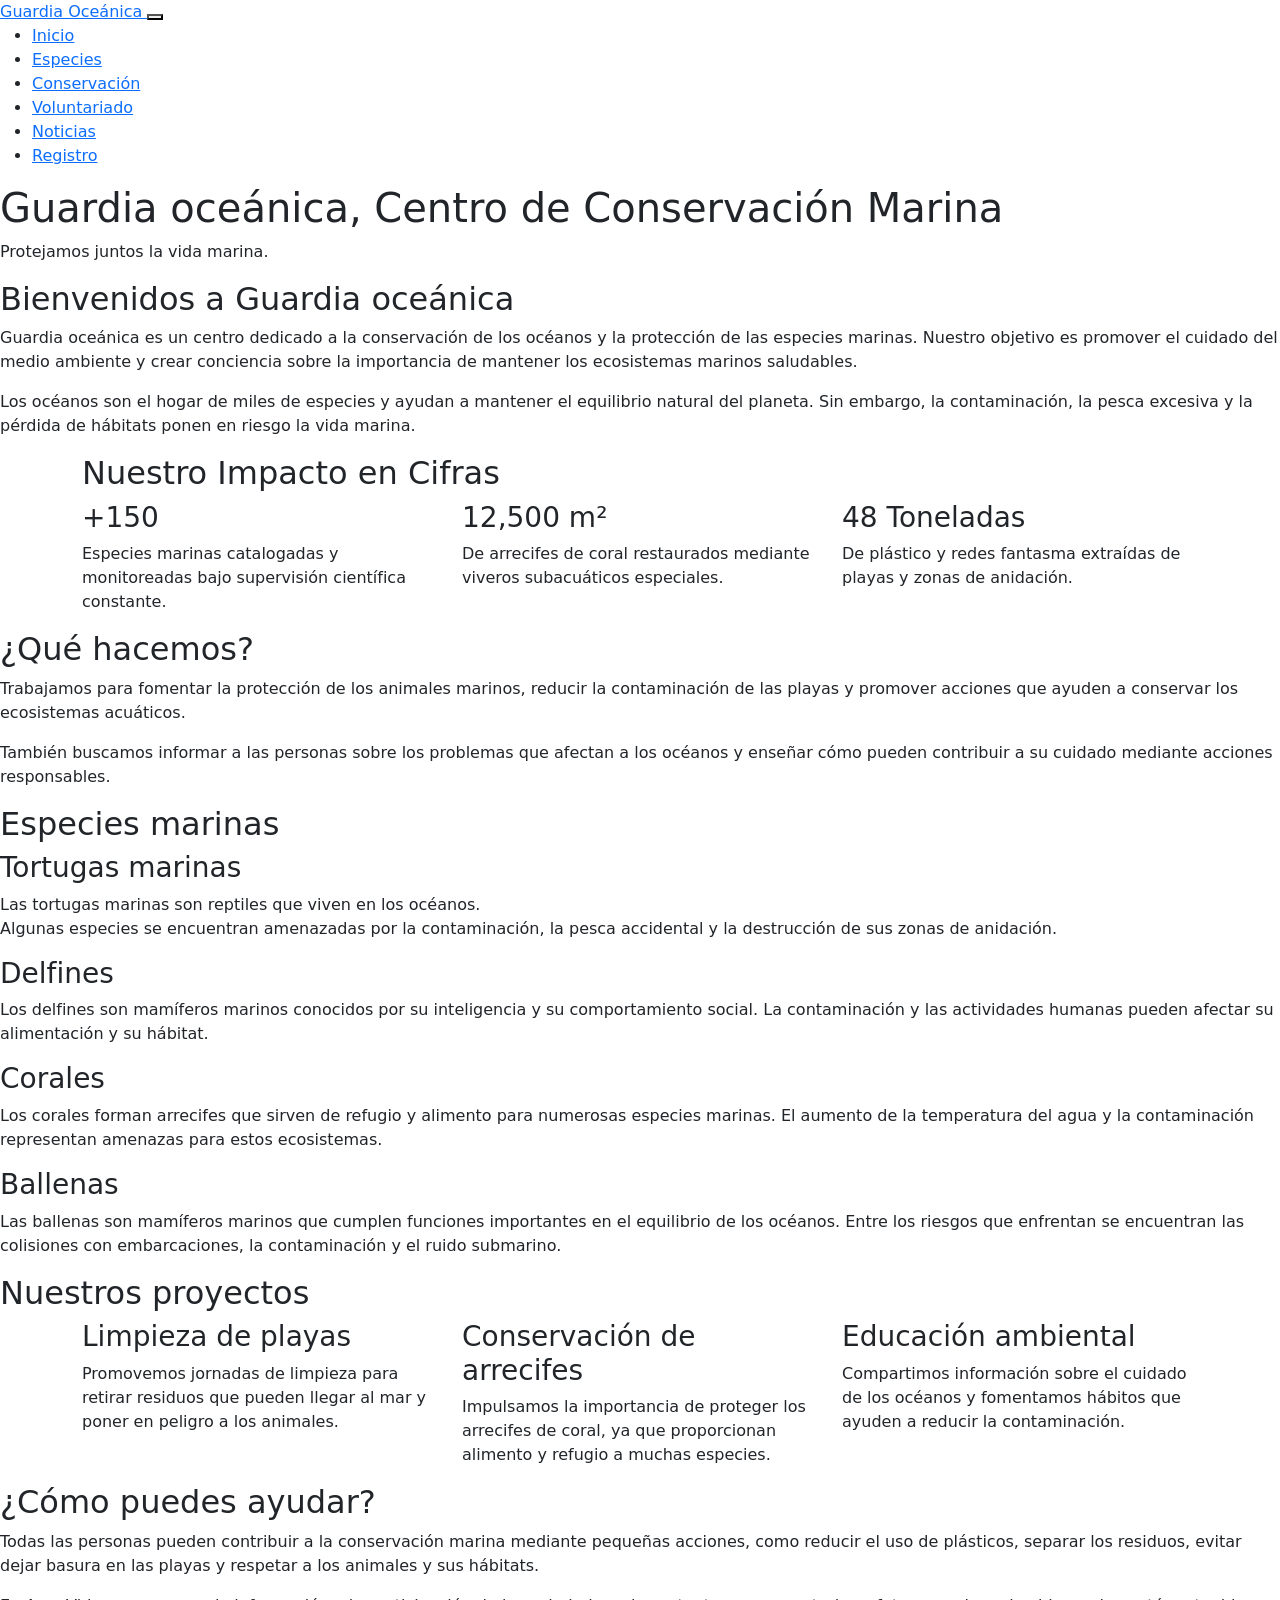
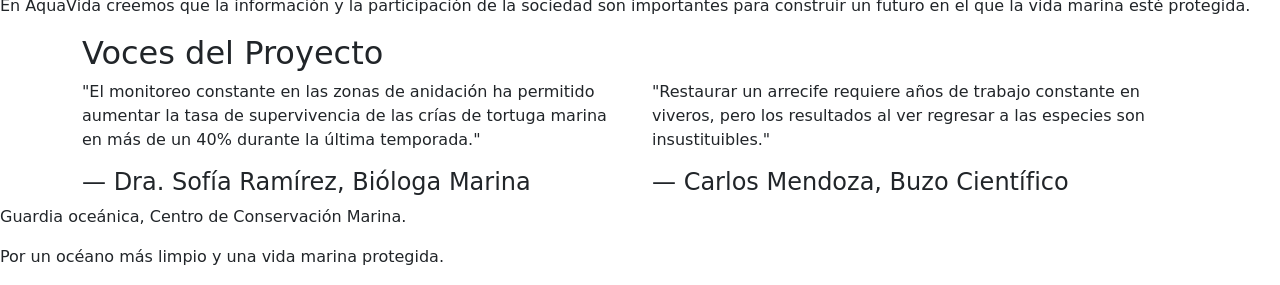
==== index.html @ fd7225d6 "se agregaron las imágenes faltantes, se le dio estilos a la pagina de contacto y se agregaron los ht" ====
<!doctype html>
<html lang="es">
  <head>
    <title></title>
    <meta charset="UTF-8" />
    <meta name="viewport" content="width=device-width, initial-scale=1" />
    <link href="css/style1.css" rel="stylesheet" />
    <link href="https://cdn.jsdelivr.net/npm/bootstrap@5.3.8/dist/css/bootstrap.min.css" rel="stylesheet" />
  </head>
  <body>
    <nav class="barra-navegacion">
        <div class="contenedor-navegacion">
            <a class="enlace-marca-sitio" href="index.html">
                Guardia Oceánica
            </a>

            <button class="boton-abrir-menu" type="button" aria-label="Abrir menú de navegación">
                <span class="icono-menu-navegacion"></span>
            </button>

            <div class="contenedor-menu-navegacion" id="menuNavegacion">
                <ul class="lista-enlaces-navegacion">
                    <li class="elemento-lista-navegacion">
                        <a class="enlace-navegacion" href="index.html" aria-current="page">Inicio</a>
                    </li>
                    <li class="elemento-lista-navegacion">
                        <a class="enlace-navegacion" href="especies.html">Especies</a>
                    </li>
                    <li class="elemento-lista-navegacion">
                        <a class="enlace-navegacion" href="conservacion.html">Conservación</a>
                    </li>
                    <li class="elemento-lista-navegacion">
                        <a class="enlace-navegacion" href="voluntariado.html">Voluntariado</a>
                    </li>
                    <li class="elemento-lista-navegacion">
                        <a class="enlace-navegacion" href="noticias.html">Noticias</a>
                    </li>
                    <li class="elemento-lista-navegacion">
                        <a class="enlace-navegacion" href="contacto.html">Registro</a>
                    </li>
                </ul>
            </div>
        </div>
    </nav>

    <header>
      <h1>Guardia oceánica, Centro de Conservación Marina</h1>
      <p>Protejamos juntos la vida marina.</p>
    </header>

    <main>
        <section>
            <h2>Bienvenidos a Guardia oceánica</h2>
            <p>
                Guardia oceánica es un centro dedicado a la conservación de los océanos y la protección de las especies marinas. Nuestro objetivo es promover el cuidado del medio ambiente y crear conciencia sobre la importancia de mantener los ecosistemas marinos saludables.
            </p>
            <p>
                Los océanos son el hogar de miles de especies y ayudan a mantener el equilibrio natural del planeta. Sin embargo, la contaminación, la pesca excesiva y la pérdida de hábitats ponen en riesgo la vida marina.
            </p>
        </section>

        <section class="seccion-impacto">
            <div class="container">
                <h2 class="titulo-impacto">Nuestro Impacto en Cifras</h2>
                <div class="row">
                    <div class="col-12 col-md-6 col-lg-4">
                        <div class="tarjeta-cifra">
                            <h3 class="numero-cifra">+150</h3>
                            <p class="texto-cifra">
                                Especies marinas catalogadas y monitoreadas bajo supervisión científica constante.
                            </p>
                        </div>
                    </div>
                    <div class="col-12 col-md-6 col-lg-4">
                        <div class="tarjeta-cifra">
                            <h3 class="numero-cifra">12,500 m²</h3>
                            <p class="texto-cifra">
                                De arrecifes de coral restaurados mediante viveros subacuáticos especiales.
                            </p>
                        </div>
                    </div>
                    <div class="col-12 col-md-6 col-lg-4">
                        <div class="tarjeta-cifra">
                            <h3 class="numero-cifra">48 Toneladas</h3>
                            <p class="texto-cifra">
                                De plástico y redes fantasma extraídas de playas y zonas de anidación.
                            </p>
                        </div>
                    </div>
                </div>
            </div>
        </section>

        <section>
            <h2>¿Qué hacemos?</h2>
            <p>
                Trabajamos para fomentar la protección de los animales marinos, reducir la contaminación de las playas y promover acciones que ayuden a conservar los ecosistemas acuáticos.
            </p>
            <p>
                También buscamos informar a las personas sobre los problemas que afectan a los océanos y enseñar cómo pueden contribuir a su cuidado mediante acciones responsables.
            </p>
        </section>

        <section>
            <h2>Especies marinas</h2>
            <h3>Tortugas marinas</h3>
            <p>
                Las tortugas marinas son reptiles que viven en los océanos.<br>Algunas especies se encuentran amenazadas por la contaminación, la pesca accidental y la destrucción de sus zonas de anidación.
            </p>
            <h3>Delfines</h3>
            <p>
                Los delfines son mamíferos marinos conocidos por su inteligencia y su comportamiento social. La contaminación y las actividades humanas pueden afectar su alimentación y su hábitat.
            </p>
            <h3>Corales</h3>
            <p>
                Los corales forman arrecifes que sirven de refugio y alimento para numerosas especies marinas. El aumento de la temperatura del agua y la contaminación representan amenazas para estos ecosistemas.
            </p>
            <h3>Ballenas</h3>
            <p>
                Las ballenas son mamíferos marinos que cumplen funciones importantes en el equilibrio de los océanos. Entre los riesgos que enfrentan se encuentran las colisiones con embarcaciones, la contaminación y el ruido submarino.
            </p>
        </section>

        <section>
            <h2>Nuestros proyectos</h2>
            <div class="container">
                <div class="row">
                    <div class="col-12 col-md-6 col-lg-4">
                        <h3>Limpieza de playas</h3>
                        <p>
                            Promovemos jornadas de limpieza para retirar residuos que pueden llegar al mar y poner en peligro a los animales.
                        </p>
                    </div>
                    <div class="col-12 col-md-6 col-lg-4">
                        <h3>Conservación de arrecifes</h3>
                        <p>
                            Impulsamos la importancia de proteger los arrecifes de coral, ya que proporcionan alimento y refugio a muchas especies.
                        </p>
                    </div>
                    <div class="col-12 col-md-6 col-lg-4">
                        <h3>Educación ambiental</h3>
                        <p>
                            Compartimos información sobre el cuidado de los océanos y fomentamos hábitos que ayuden a reducir la contaminación.
                        </p>
                    </div>
                </div>
            </div>
        </section>

        <section>
            <h2>¿Cómo puedes ayudar?</h2>
            <p>
                Todas las personas pueden contribuir a la conservación marina mediante pequeñas acciones, como reducir el uso de plásticos, separar los residuos, evitar dejar basura en las playas y respetar a los animales y sus hábitats.
            </p>
            <p>
                En AquaVida creemos que la información y la participación de la sociedad son importantes para construir un futuro en el que la vida marina esté protegida.
            </p>
        </section>

        <section class="seccion-testimonios">
            <div class="container">
                <h2 class="titulo-testimonios">Voces del Proyecto</h2>
                <div class="row">
                    <div class="col-12 col-md-6">
                        <div class="tarjeta-testimonio">
                            <p class="texto-testimonio">
                                "El monitoreo constante en las zonas de anidación ha permitido aumentar la tasa de supervivencia de las crías de tortuga marina en más de un 40% durante la última temporada."
                            </p>
                            <h4 class="autor-testimonio">— Dra. Sofía Ramírez, Bióloga Marina</h4>
                        </div>
                    </div>
                    <div class="col-12 col-md-6">
                        <div class="tarjeta-testimonio">
                            <p class="texto-testimonio">
                                "Restaurar un arrecife requiere años de trabajo constante en viveros, pero los resultados al ver regresar a las especies son insustituibles."
                            </p>
                            <h4 class="autor-testimonio">— Carlos Mendoza, Buzo Científico</h4>
                        </div>
                    </div>
                </div>
            </div>
        </section>
    </main>

    <footer>
      <p>
        Guardia oceánica, Centro de Conservación Marina.
      </p>
      <p>
        Por un océano más limpio y una vida marina protegida.
      </p>
    </footer>
  </body>
</html>
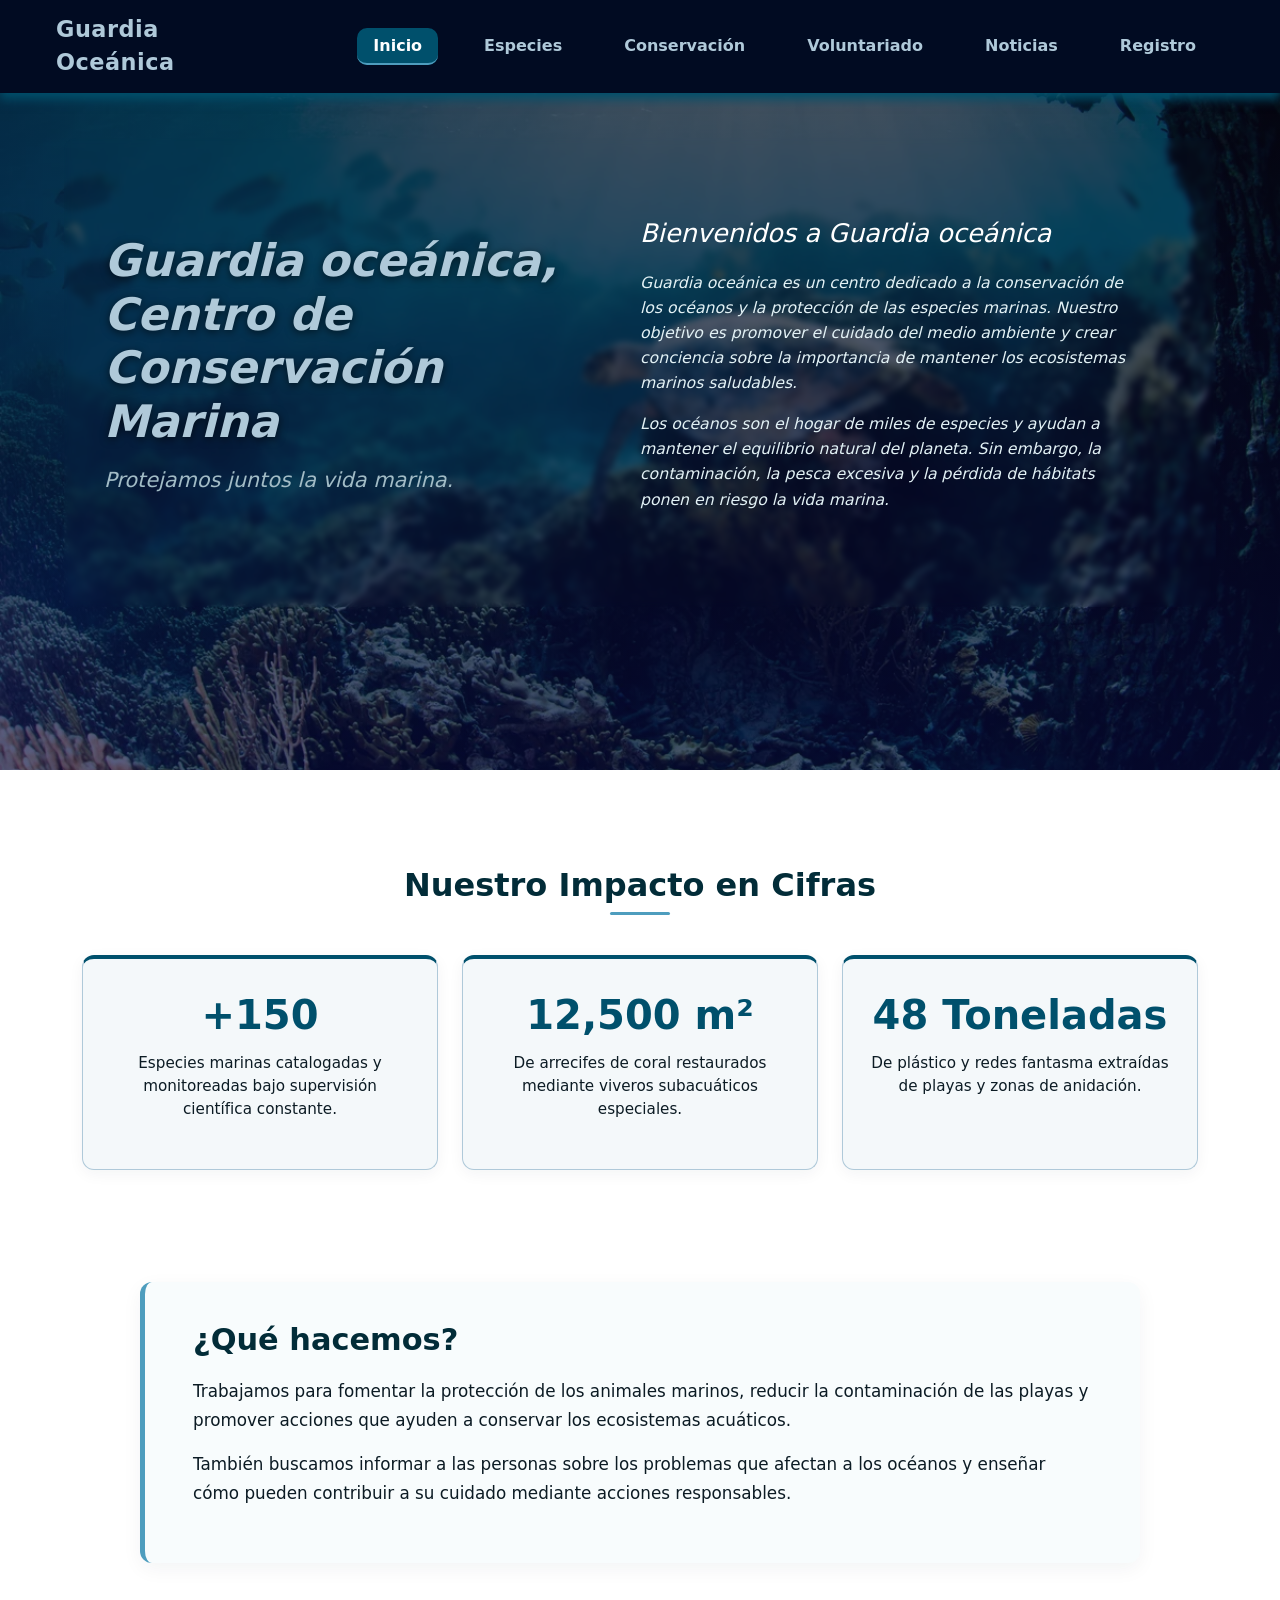
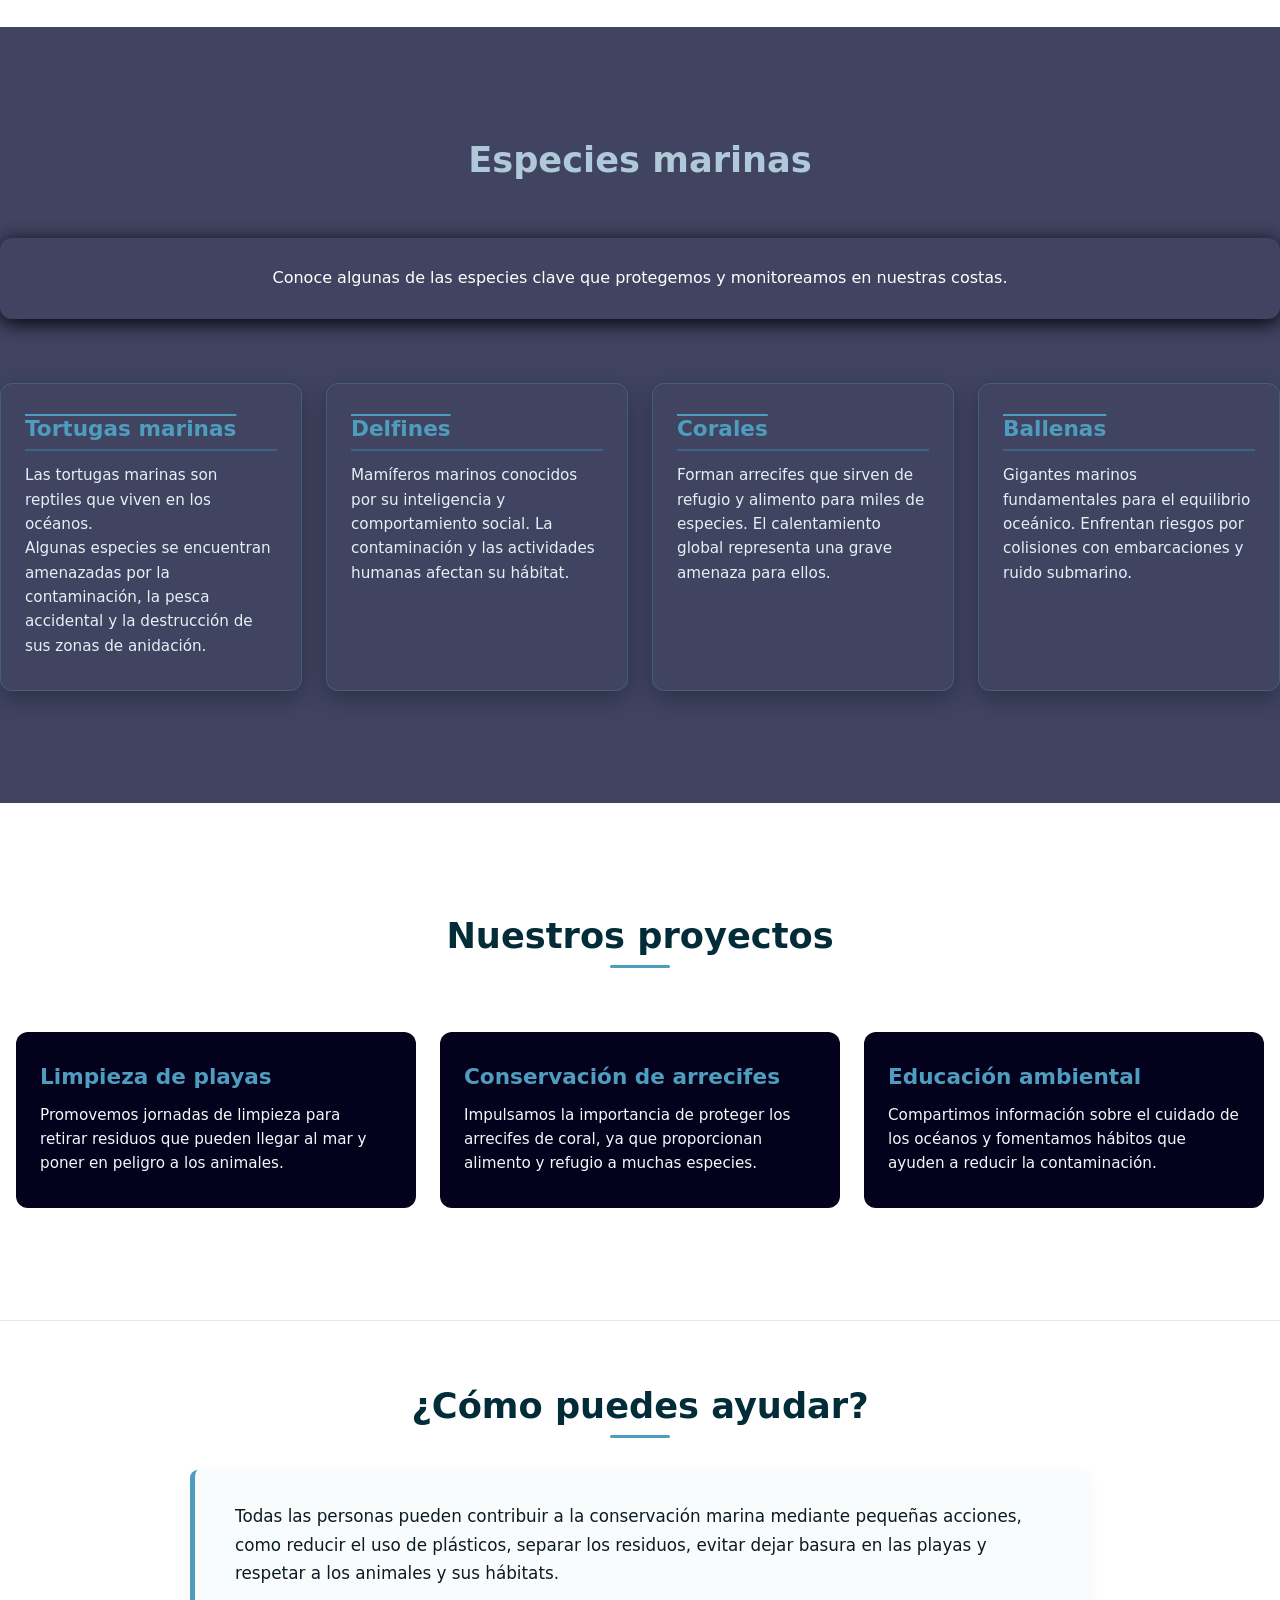
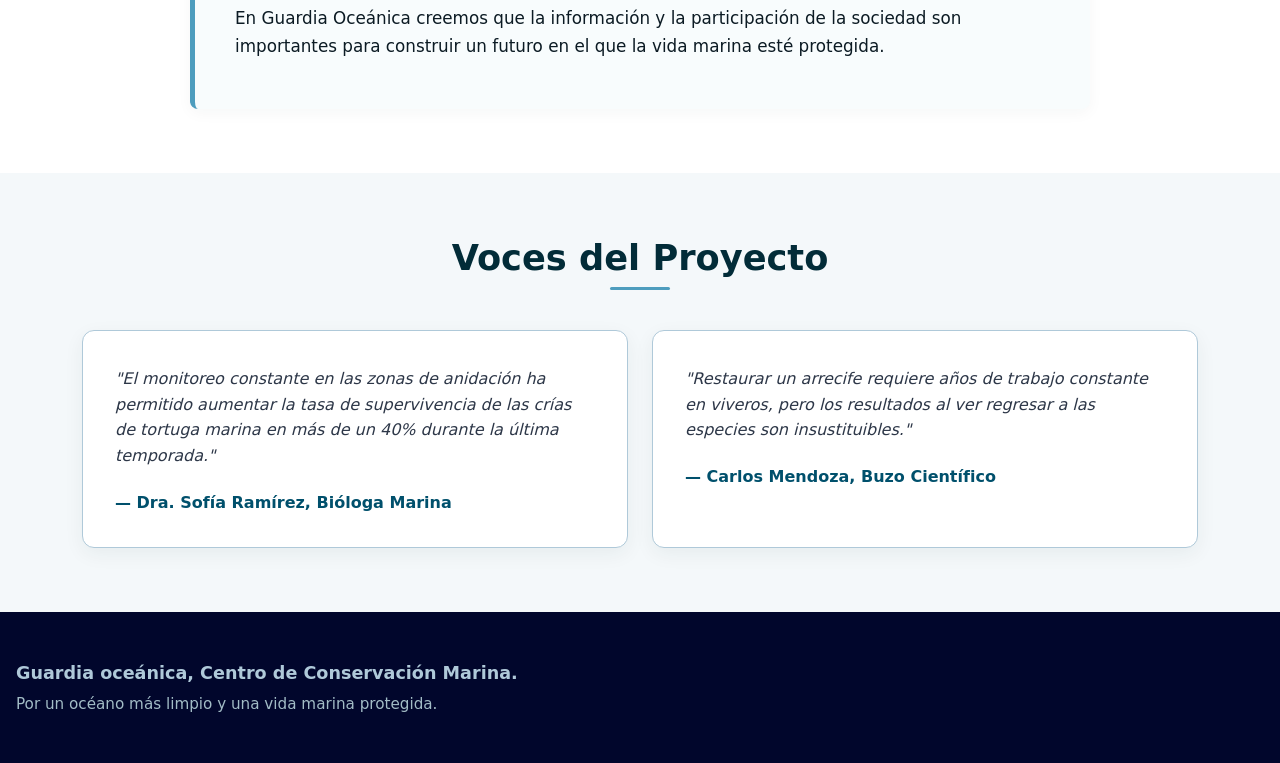
==== commit aee7bcc4: "se termino el diseño de index.html - Implementación de barra de navegación superior - Diseño de cabe" ====
--- a/index.html
+++ b/index.html
@@ -8,57 +8,60 @@
     <link href="https://cdn.jsdelivr.net/npm/bootstrap@5.3.8/dist/css/bootstrap.min.css" rel="stylesheet" />
   </head>
   <body>
-    <nav class="barra-navegacion">
-        <div class="contenedor-navegacion">
-            <a class="enlace-marca-sitio" href="index.html">
-                Guardia Oceánica
-            </a>
-
-            <button class="boton-abrir-menu" type="button" aria-label="Abrir menú de navegación">
-                <span class="icono-menu-navegacion"></span>
-            </button>
-
-            <div class="contenedor-menu-navegacion" id="menuNavegacion">
-                <ul class="lista-enlaces-navegacion">
-                    <li class="elemento-lista-navegacion">
-                        <a class="enlace-navegacion" href="index.html" aria-current="page">Inicio</a>
-                    </li>
-                    <li class="elemento-lista-navegacion">
-                        <a class="enlace-navegacion" href="especies.html">Especies</a>
-                    </li>
-                    <li class="elemento-lista-navegacion">
-                        <a class="enlace-navegacion" href="conservacion.html">Conservación</a>
-                    </li>
-                    <li class="elemento-lista-navegacion">
-                        <a class="enlace-navegacion" href="voluntariado.html">Voluntariado</a>
-                    </li>
-                    <li class="elemento-lista-navegacion">
-                        <a class="enlace-navegacion" href="noticias.html">Noticias</a>
-                    </li>
-                    <li class="elemento-lista-navegacion">
-                        <a class="enlace-navegacion" href="contacto.html">Registro</a>
-                    </li>
-                </ul>
+    <div class="fondo-inicio">
+        <nav class="barra-navegacion">
+            <div class="contenedor-navegacion">
+                <a class="nombre-sitio" href="index.html">
+                    Guardia Oceánica
+                </a>
+
+                <button class="boton-abrir-menu" type="button" aria-label="Abrir menú de navegación">
+                    <span class="icono-menu-navegacion"></span>
+                </button>
+
+                <div class="contenedor-menu-navegacion" id="menuNavegacion">
+                    <ul class="lista-menu">
+                        <li class="elemento-menu">
+                            <a class="enlace-navegacion" href="index.html" aria-current="page">Inicio</a>
+                        </li>
+                        <li class="elemento-menu">
+                            <a class="enlace-navegacion" href="especies.html">Especies</a>
+                        </li>
+                        <li class="elemento-menu">
+                            <a class="enlace-navegacion" href="conservacion.html">Conservación</a>
+                        </li>
+                        <li class="elemento-menu">
+                            <a class="enlace-navegacion" href="voluntariado.html">Voluntariado</a>
+                        </li>
+                        <li class="elemento-menu">
+                            <a class="enlace-navegacion" href="noticias.html">Noticias</a>
+                        </li>
+                        <li class="elemento-menu">
+                            <a class="enlace-navegacion" href="contacto.html">Registro</a>
+                        </li>
+                    </ul>
+                </div>
+            </div>
+        </nav>
+
+        <div class="titulo-2columnas">
+            <div class="titulo1">
+                <h1>Guardia oceánica, Centro de Conservación Marina</h1>
+                <p>Protejamos juntos la vida marina.</p>
+            </div>
+            <div class="titulo-texto">
+                <h2>Bienvenidos a Guardia oceánica</h2>
+                <p>
+                    Guardia oceánica es un centro dedicado a la conservación de los océanos y la protección de las especies marinas. Nuestro objetivo es promover el cuidado del medio ambiente y crear conciencia sobre la importancia de mantener los ecosistemas marinos saludables.
+                </p>
+                <p>
+                    Los océanos son el hogar de miles de especies y ayudan a mantener el equilibrio natural del planeta. Sin embargo, la contaminación, la pesca excesiva y la pérdida de hábitats ponen en riesgo la vida marina.
+                </p>
             </div>
         </div>
-    </nav>
-
-    <header>
-      <h1>Guardia oceánica, Centro de Conservación Marina</h1>
-      <p>Protejamos juntos la vida marina.</p>
-    </header>
-
+    </div>
+    
     <main>
-        <section>
-            <h2>Bienvenidos a Guardia oceánica</h2>
-            <p>
-                Guardia oceánica es un centro dedicado a la conservación de los océanos y la protección de las especies marinas. Nuestro objetivo es promover el cuidado del medio ambiente y crear conciencia sobre la importancia de mantener los ecosistemas marinos saludables.
-            </p>
-            <p>
-                Los océanos son el hogar de miles de especies y ayudan a mantener el equilibrio natural del planeta. Sin embargo, la contaminación, la pesca excesiva y la pérdida de hábitats ponen en riesgo la vida marina.
-            </p>
-        </section>
-
         <section class="seccion-impacto">
             <div class="container">
                 <h2 class="titulo-impacto">Nuestro Impacto en Cifras</h2>
@@ -91,73 +94,116 @@
             </div>
         </section>
 
-        <section>
-            <h2>¿Qué hacemos?</h2>
-            <p>
-                Trabajamos para fomentar la protección de los animales marinos, reducir la contaminación de las playas y promover acciones que ayuden a conservar los ecosistemas acuáticos.
-            </p>
-            <p>
-                También buscamos informar a las personas sobre los problemas que afectan a los océanos y enseñar cómo pueden contribuir a su cuidado mediante acciones responsables.
-            </p>
-        </section>
-
-        <section>
-            <h2>Especies marinas</h2>
-            <h3>Tortugas marinas</h3>
-            <p>
-                Las tortugas marinas son reptiles que viven en los océanos.<br>Algunas especies se encuentran amenazadas por la contaminación, la pesca accidental y la destrucción de sus zonas de anidación.
-            </p>
-            <h3>Delfines</h3>
-            <p>
-                Los delfines son mamíferos marinos conocidos por su inteligencia y su comportamiento social. La contaminación y las actividades humanas pueden afectar su alimentación y su hábitat.
-            </p>
-            <h3>Corales</h3>
-            <p>
-                Los corales forman arrecifes que sirven de refugio y alimento para numerosas especies marinas. El aumento de la temperatura del agua y la contaminación representan amenazas para estos ecosistemas.
-            </p>
-            <h3>Ballenas</h3>
-            <p>
-                Las ballenas son mamíferos marinos que cumplen funciones importantes en el equilibrio de los océanos. Entre los riesgos que enfrentan se encuentran las colisiones con embarcaciones, la contaminación y el ruido submarino.
-            </p>
-        </section>
-
-        <section>
-            <h2>Nuestros proyectos</h2>
-            <div class="container">
-                <div class="row">
-                    <div class="col-12 col-md-6 col-lg-4">
+        <section class="sec-queh">
+            <div class="qhacemos">
+                <h2>¿Qué hacemos?</h2>
+                <p>
+                    Trabajamos para fomentar la protección de los animales marinos, reducir la contaminación de las playas y promover acciones que ayuden a conservar los ecosistemas acuáticos.
+                </p>
+                <p>
+                    También buscamos informar a las personas sobre los problemas que afectan a los océanos y enseñar cómo pueden contribuir a su cuidado mediante acciones responsables.
+                </p>
+            </div>
+            
+        </section>
+
+        <section class="sec-especies" >
+            <div class="cont-especies">
+                <h2 class="titulo-especies py-5">Especies marinas</h2>
+                <p class="p-especies">
+                    Conoce algunas de las especies clave que protegemos y monitoreamos en nuestras costas.
+                </p>
+
+                <div class="row g-4 py-5" >
+                    <div class="col-12 col-md-6 col-lg-3">
+                        <div class="tarjeta-especie">
+                            <h3 class="tit-especie">Tortugas marinas</h3>
+                            <p>
+                                Las tortugas marinas son reptiles que viven en los océanos.<br>Algunas especies se encuentran amenazadas por la contaminación, la pesca accidental y la destrucción de sus zonas de anidación.
+                            </p>
+                        </div>
+                    </div>
+                    
+                    <div class="col-12 col-md-6 col-lg-3">
+                        <div class="tarjeta-especie">
+                            <h3 class="tit-especie">Delfines</h3>
+                            <p>
+                                Mamíferos marinos conocidos por su inteligencia y comportamiento social. La contaminación y las actividades humanas afectan su hábitat.
+                            </p>
+                        </div>
+                    </div>
+
+                    <div class="col-12 col-md-6 col-lg-3">
+                        <div class="tarjeta-especie">
+                            <h3 class="tit-especie">Corales</h3>
+                            <p>
+                                Forman arrecifes que sirven de refugio y alimento para miles de especies. El calentamiento global representa una grave amenaza para ellos.
+                            </p>
+                        </div>
+                    </div>
+
+                    <div class="col-12 col-md-6 col-lg-3">
+                        <div class="tarjeta-especie">
+                            <h3 class="tit-especie">Ballenas</h3>
+                            <p>
+                                Gigantes marinos fundamentales para el equilibrio oceánico. Enfrentan riesgos por colisiones con embarcaciones y ruido submarino.
+                            </p>
+                        </div>
+                    </div>
+                </div>
+            </div>
+        </section>
+
+        <section class="sec-proyectos">
+            <div class="capa-oscura-proyectos">
+                <div class="cont-proyectos py-5">
+                <h2 class="titulo-proyectos">Nuestros proyectos</h2>
+                
+                <div class="row g-4 mt-2">
+                    <div class="col-12 col-md-4">
+                    <div class="tarjeta-proyecto">
                         <h3>Limpieza de playas</h3>
                         <p>
-                            Promovemos jornadas de limpieza para retirar residuos que pueden llegar al mar y poner en peligro a los animales.
+                        Promovemos jornadas de limpieza para retirar residuos que pueden llegar al mar y poner en peligro a los animales.
                         </p>
                     </div>
-                    <div class="col-12 col-md-6 col-lg-4">
+                    </div>
+
+                    <div class="col-12 col-md-4">
+                    <div class="tarjeta-proyecto">
                         <h3>Conservación de arrecifes</h3>
                         <p>
-                            Impulsamos la importancia de proteger los arrecifes de coral, ya que proporcionan alimento y refugio a muchas especies.
+                        Impulsamos la importancia de proteger los arrecifes de coral, ya que proporcionan alimento y refugio a muchas especies.
                         </p>
                     </div>
-                    <div class="col-12 col-md-6 col-lg-4">
+                    </div>
+
+                    <div class="col-12 col-md-4">
+                    <div class="tarjeta-proyecto">
                         <h3>Educación ambiental</h3>
                         <p>
-                            Compartimos información sobre el cuidado de los océanos y fomentamos hábitos que ayuden a reducir la contaminación.
+                        Compartimos información sobre el cuidado de los océanos y fomentamos hábitos que ayuden a reducir la contaminación.
                         </p>
                     </div>
-                </div>
-            </div>
-        </section>
-
-        <section>
-            <h2>¿Cómo puedes ayudar?</h2>
-            <p>
-                Todas las personas pueden contribuir a la conservación marina mediante pequeñas acciones, como reducir el uso de plásticos, separar los residuos, evitar dejar basura en las playas y respetar a los animales y sus hábitats.
-            </p>
-            <p>
-                En AquaVida creemos que la información y la participación de la sociedad son importantes para construir un futuro en el que la vida marina esté protegida.
-            </p>
-        </section>
-
-        <section class="seccion-testimonios">
+                    </div>
+                </div>
+                </div>
+            </div>
+        </section>
+
+        <section class="sec-ayudar">
+            <h2 class="titulo-ayudar">¿Cómo puedes ayudar?</h2>
+            <div class="contenido-ayudar">
+                <p>
+                    Todas las personas pueden contribuir a la conservación marina mediante pequeñas acciones, como reducir el uso de plásticos, separar los residuos, evitar dejar basura en las playas y respetar a los animales y sus hábitats.
+                </p>
+                <p>
+                    En Guardia Oceánica creemos que la información y la participación de la sociedad son importantes para construir un futuro en el que la vida marina esté protegida.
+                </p>
+            </div>
+        </section>
+
+        <section class="sec-testimonios">
             <div class="container">
                 <h2 class="titulo-testimonios">Voces del Proyecto</h2>
                 <div class="row">
@@ -182,13 +228,15 @@
         </section>
     </main>
 
-    <footer>
-      <p>
-        Guardia oceánica, Centro de Conservación Marina.
-      </p>
-      <p>
-        Por un océano más limpio y una vida marina protegida.
-      </p>
+    <footer class="pie-pag">
+        <div class="con-pie">
+            <p class="tex1">
+                Guardia oceánica, Centro de Conservación Marina.
+            </p>
+            <p class="tex2">
+                Por un océano más limpio y una vida marina protegida.
+            </p>
+        </div>
     </footer>
   </body>
 </html>
--- a/css/style1.css
+++ b/css/style1.css
@@ -0,0 +1,510 @@
+:root {
+    --azul-abisal:   #022C38;
+    --azul-oceano:   #00506C;
+    --azul-cian:     #4E9DBE;
+    --azul-hielo:    #AFC9D9;
+    --gris-azulado:  #A2BCC6;
+    --blanco:        #FFFFFF;
+    --fondo-pagina:  #F4F8FA;
+    --fondo-pagina-oscu: #01062C;
+    --texto-oscuro:  #0C1B24;
+    --fuente-principal: 'Segoe UI', Roboto, Helvetica, Arial, sans-serif;
+}
+.fondo-inicio {
+    background-image:linear-gradient(#060711aa, #070b3eaa), url("../img/oceano.webp");
+    background-size: cover;
+    background-position: center;
+    background-repeat: no-repeat;
+    height: 770px;
+    display: flex;
+    align-items: center;
+    color: #ffffff;
+}
+.fondo-inicio .barra-navegacion {
+    background-color: #010b22;
+}
+.fondo-inicio .titulo-inicio {
+    background: transparent;
+    color: #ffffff;
+    padding: 100px 20px;
+}
+
+
+.barra-navegacion{
+    position: fixed;
+    top: 0;
+    left: 0;
+    right: 0;
+    z-index: 1000;
+    backdrop-filter: blur(10px);
+    border-bottom: var(--azul-cian);
+    box-shadow: 0 6px 10px var(--azul-oceano);
+}
+.contenedor-navegacion{
+    width: 1200px;
+    margin: auto;
+    padding: 0.8rem 1rem;
+    display: flex;
+    justify-content: center;
+    align-items: center;
+    gap: 10rem;
+
+}
+.nombre-sitio {
+    color: var(--azul-hielo);
+    font-size: 1.4rem;
+    font-weight: 750;
+    text-decoration: none;
+    letter-spacing: 0.5px;
+    display: flex;
+    align-items: center;
+}
+.lista-menu {
+    list-style: none !important;
+    display: flex;
+    gap: 30px;
+    margin: 7px;
+    padding: 5px;
+}
+.enlace-navegacion{
+    color: var(--azul-hielo);
+    text-decoration: none;
+    font-size: 1rem;
+    font-weight: 600;
+    padding: 0.5rem 1rem;
+    border-radius: 10px;
+    transition: all 0.3s ease;
+}
+.enlace-navegacion:hover, .enlace-navegacion[aria-current="page"] {
+    background-color: var(--azul-oceano);
+    color: var(--blanco);
+    border-bottom: 2px solid var(--azul-cian);
+    cursor: pointer;
+}
+.boton-abrir-menu {
+    display: none !important;
+}
+
+
+.titulo-2columnas {
+    position: relative;
+    z-index: 2;
+    max-width: 1200px;
+    width: 90%;
+    margin: 0 auto;
+    display: flex;
+    justify-content: space-between;
+    align-items: center;
+    padding: 2.5rem;
+    text-align: center;
+    color: var(--blanco);
+    backdrop-filter: blur(3px);
+    border-radius: 12px;
+}
+.titulo1{
+    flex: 1;
+    text-align: left;
+}
+.titulo1 h1 {
+    font-size: 2.8rem;
+    color: var(--azul-hielo);
+    margin-bottom: 1rem;
+    font-weight: 700;
+    text-shadow: 0 2px 8px rgba(0, 0, 0, 0.6);
+}
+.titulo-2columnas {
+    font-size: 1.15rem;
+    color: var(--azul-hielo);
+    margin-bottom: 1.5rem;
+    font-style: italic;
+}
+.titulo1 p {
+    font-size: 1.3rem;
+    color: var(--gris-azulado);
+    font-style: italic;
+}
+.titulo-texto{
+    flex: 1;
+    backdrop-filter: blur(8px);
+    padding: 2.5rem;
+    border-radius: 12px;
+    text-align: left;
+}
+.titulo-texto h2 {
+    font-size: 1.6rem;
+    color: var(--blanco);
+    margin-bottom: 1rem;
+    display: inline-block;
+    padding-bottom: 0.3rem;
+}
+.titulo-texto p {
+    font-size: 0.98rem;
+    color: #E2F1F5;
+    margin-bottom: 1rem;
+    line-height: 1.6;
+}
+
+
+
+
+.seccion-impacto {
+    background-color: #FFFFFF;
+    padding: 4rem 1rem;
+    margin-top: 2rem;
+}
+.titulo-impacto {
+    text-align: center;
+    color: var(--azul-abisal);
+    font-size: 2rem;
+    font-weight: 700;
+    margin-bottom: 2.5rem;
+    position: relative;
+}
+.titulo-impacto::after {
+    content: "";
+    display: block;
+    width: 60px;
+    height: 3px;
+    background-color: var(--azul-cian);
+    margin: 0.5rem auto 0 auto;
+    border-radius: 2px;
+}
+.tarjeta-cifra {
+  background-color: #F4F8FA;
+  border: 1px solid var(--azul-hielo);
+  border-top: 4px solid var(--azul-oceano);
+  padding: 2rem 1.5rem;
+  border-radius: 12px;
+  text-align: center;
+  height: 100%;
+  box-shadow: 0 4px 15px rgba(2, 44, 56, 0.05);
+  transition: transform 0.3s ease, box-shadow 0.3s ease;
+}
+.tarjeta-cifra:hover {
+    border: none;
+    transform: translateY(-5px);
+    box-shadow: 0 8px 25px #25586a;
+    background-color: #c9e2f2;
+}
+.numero-cifra {
+    font-size: 2.5rem;
+    font-weight: 700;
+    color: var(--azul-oceano);
+    margin-bottom: 0.8rem;
+}
+.texto-cifra {
+    font-size: 0.95rem;
+    color: var(--texto-oscuro);
+    line-height: 1.5;
+}
+
+
+
+
+.sec-queh {
+    background-color: #FFFFFF;
+    padding: 3rem 1rem 4rem 1rem;
+}
+.qhacemos {
+    max-width: 1000px;
+    margin: 0 auto;
+    background-color: #F8FCFD; /* Fondo sutilmente azulado claro */
+    border-left: 5px solid var(--azul-cian, #4E9DBE); /* Franja lateral elegante */
+    padding: 2.5rem 3rem;
+    border-radius: 12px;
+    box-shadow: 0 6px 20px rgba(2, 44, 56, 0.05);
+}
+.qhacemos h2 {
+    color: var(--azul-abisal, #022C38);
+    font-size: 1.9rem;
+    font-weight: 700;
+    margin-bottom: 1.2rem;
+}
+.qhacemos p {
+    color: var(--texto-oscuro, #0C1B24);
+    font-size: 1.05rem;
+    line-height: 1.7;
+    margin-bottom: 1rem;
+}
+
+
+
+
+
+.sec-especies {
+    background-image: url('../img/oceano.webp'); 
+    background-size: cover;
+    background-position: center;
+    background-repeat: no-repeat;
+    background-attachment: fixed; 
+    position: relative;
+    padding: 0;
+    color: #FFFFFF;
+}
+.cont-especies {
+    background: rgba(1, 6, 44, 0.75);
+    width: 100%;
+    height: 100%;
+    padding: 4rem 0;
+}
+.titulo-especies{
+    text-align: center;
+    color: var(--azul-hielo) !important;
+    font-size: 2.2rem;
+    font-weight: 700;
+    margin-bottom: 0.5rem;
+}
+.p-especies {
+    border-radius: 12px;
+    text-align: center;
+    padding: 1.8rem 1.5rem;
+    height: 100%;
+    box-shadow: 0 4px 20px #000208;
+}
+.tarjeta-especie:hover {
+    transform: translateY(-5px);
+    border-color: var(--azul-cian);
+}
+.tarjeta-especie h3 {
+    color: var(--azul-cian) !important;
+    font-size: 1.35rem;
+    font-weight: 700;
+    margin-bottom: 0.8rem;
+    padding-bottom: 0.4rem;
+    text-decoration: overline;
+}
+.tarjeta-especie p {
+    color: #E2F1F5 !important;
+    font-size: 0.95rem;
+    line-height: 1.6;
+    margin: 0;
+}
+
+
+
+
+
+.seccion-especies-fija {
+    background-image: url('../img/fondo-oceano.jpg');
+    background-size: cover;
+    background-position: center;
+    background-repeat: no-repeat;
+    background-attachment: fixed;
+    position: relative;
+    color: #FFFFFF;
+}
+.capa-oscura-especies {
+    background: #010b22;
+    width: 100%;
+    height: 100%;
+    padding: 4rem 0;
+}
+.titulo-seccion-azul {
+    text-align: center;
+    color: var(--azul-hielo);
+    font-size: 2.3rem;
+    font-weight: 700;
+    margin-bottom: 0.5rem;
+}
+
+.subtitulo-seccion-azul {
+    color: var(--gris-azulado);
+    font-size: 1.05rem;
+    text-align: center;
+}
+.tarjeta-especie {
+    border: 1px solid rgba(78, 157, 190, 0.3);
+    border-radius: 12px;
+    padding: 2rem 1.5rem;
+    height: 100%;
+    box-shadow: 0 8px 25px rgba(0, 0, 0, 0.3);
+    transition: transform 0.3s ease, border-color 0.3s ease;
+}
+.tarjeta-especie-azul:hover {
+    transform: translateY(-5px);
+    border-color: var(--azul-cian);
+}
+.tarjeta-especie h3 {
+    color: var(--azul-cian);
+    font-size: 1.35rem;
+    font-weight: 600;
+    margin-bottom: 0.8rem;
+    border-bottom: 2px solid #4099c35a;
+    padding-bottom: 0.4rem;
+}
+.tarjeta-especie p {
+    color: #E2F1F5;
+    font-size: 0.95rem;
+    line-height: 1.6;
+    margin: 0;
+}
+
+
+
+
+
+.sec-proyectos {
+    background-color: #FFFFFF !important;
+    padding: 4rem 1rem;
+}
+.titulo-proyectos {
+    text-align: center;
+    color: var(--azul-abisal, #022C38);
+    font-size: 2.2rem;
+    font-weight: 700;
+    margin-bottom: 2.5rem;
+    position: relative;
+}
+.titulo-proyectos::after {
+    content: "";
+    display: block;
+    width: 60px;
+    height: 3px;
+    background-color: var(--azul-cian, #4E9DBE);
+    margin: 0.5rem auto 0 auto;
+    border-radius: 2px;
+}
+.tarjeta-proyecto {
+    color: #A2BCC6;
+    background-color: #04011d;
+    padding: 2rem 1.5rem;
+    border-radius: 12px;
+    height: 100%;
+    transition: transform 0.3s ease, box-shadow 0.3s ease;
+}
+.tarjeta-proyecto:hover {
+    transform: translateY(-15px);
+    box-shadow: 0 8px 25px black;
+}   
+.tarjeta-proyecto h3 {
+    color: var(--azul-cian);
+    font-size: 1.35rem;
+    font-weight: 600;
+    margin-bottom: 0.8rem;
+}
+.tarjeta-proyecto p {
+    color: var(--fondo-pagina);
+    font-size: 0.95rem;
+    line-height: 1.6;
+    margin: 0;
+}
+
+
+
+
+.sec-ayudar {
+    background-color: #FFFFFF;
+    padding: 4rem 1rem;
+    border-top: 1px solid #E2E8F0;
+}
+.titulo-ayudar {
+    text-align: center;
+    color: var(--azul-abisal);
+    font-size: 2.2rem;
+    font-weight: 700;
+    margin-bottom: 2rem;
+    position: relative;
+}
+.titulo-ayudar::after {
+    content: "";
+    display: block;
+    width: 60px;
+    height: 3px;
+    background-color: var(--azul-cian);
+    margin: 0.5rem auto 0 auto;
+    border-radius: 2px;
+}
+.contenido-ayudar {
+    max-width: 900px;
+    margin: 0 auto;
+    background-color: #F8FCFD;
+    border-left: 5px solid var(--azul-cian);
+    padding: 2rem 2.5rem;
+    border-radius: 8px;
+    box-shadow: 0 4px 15px rgba(2, 44, 56, 0.04);
+}
+.contenido-ayudar p {
+    color: var(--texto-oscuro);
+    font-size: 1.05rem;
+    line-height: 1.7;
+  margin-bottom: 1rem;
+}
+
+
+
+
+
+.sec-testimonios {
+    background-color: #F4F8FA;
+    padding: 4rem 1rem;
+}
+.titulo-testimonios {
+    text-align: center;
+    color: var(--azul-abisal);
+    font-size: 2.2rem;
+    font-weight: 700;
+    margin-bottom: 2.5rem;
+    position: relative;
+}
+.titulo-testimonios::after {
+    content: "";
+    display: block;
+    width: 60px;
+    height: 3px;
+    background-color: var(--azul-cian);
+    margin: 0.5rem auto 0 auto;
+    border-radius: 2px;
+}
+.tarjeta-testimonio {
+    background-color: #FFFFFF;
+    border: 1px solid var(--azul-hielo);
+    padding: 2.2rem 2rem;
+    border-radius: 12px;
+    height: 100%;
+    position: relative;
+    box-shadow: 0 6px 20px rgba(2, 44, 56, 0.06);
+    transition: transform 0.3s ease;
+}
+.tarjeta-testimonio:hover {
+    transform: translateY(-5px);
+    border-color: var(--azul-cian);
+}
+.texto-testimonio {
+    color: #2D3748;
+    font-size: 1rem;
+    font-style: italic;
+    line-height: 1.6;
+    margin-bottom: 1.5rem;
+    position: relative;
+    z-index: 1;
+}
+.autor-testimonio {
+    color: var(--azul-oceano, #00506C);
+    font-size: 1rem;
+    font-weight: 700;
+    margin: 0;
+}
+.autor-testimonio span {
+    color: var(--azul-cian, #4E9DBE);
+    font-weight: 500;
+}
+
+
+
+
+.pie-pag {
+  background-color: var(--fondo-pagina-oscu);
+  color: #FFFFFF;
+  padding: 3rem 1rem;
+}
+.tex1 {
+  font-size: 1.1rem;
+  font-weight: 700;
+  color: var(--azul-hielo);
+  margin-bottom: 0.4rem;
+}
+.tex2 {
+  font-size: 0.95rem;
+  color: var(--gris-azulado);
+  margin-bottom: 0;
+}
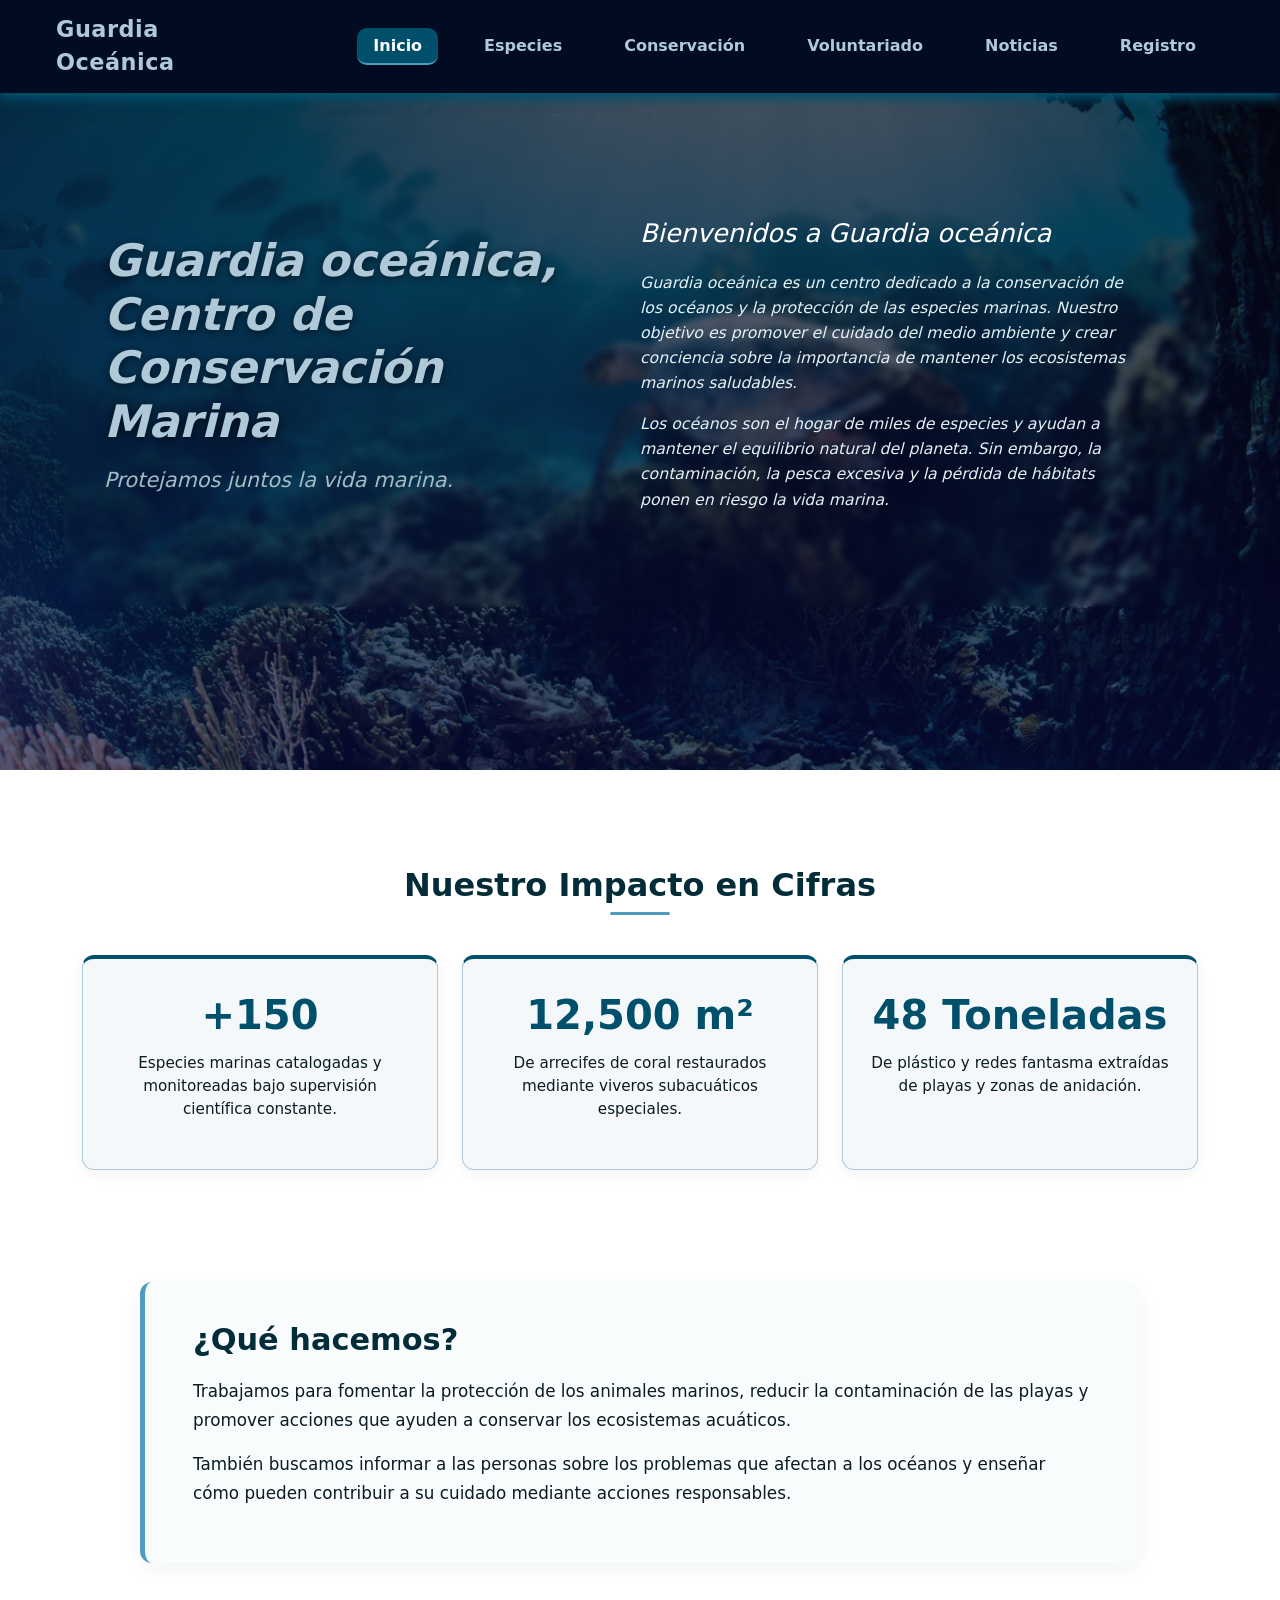
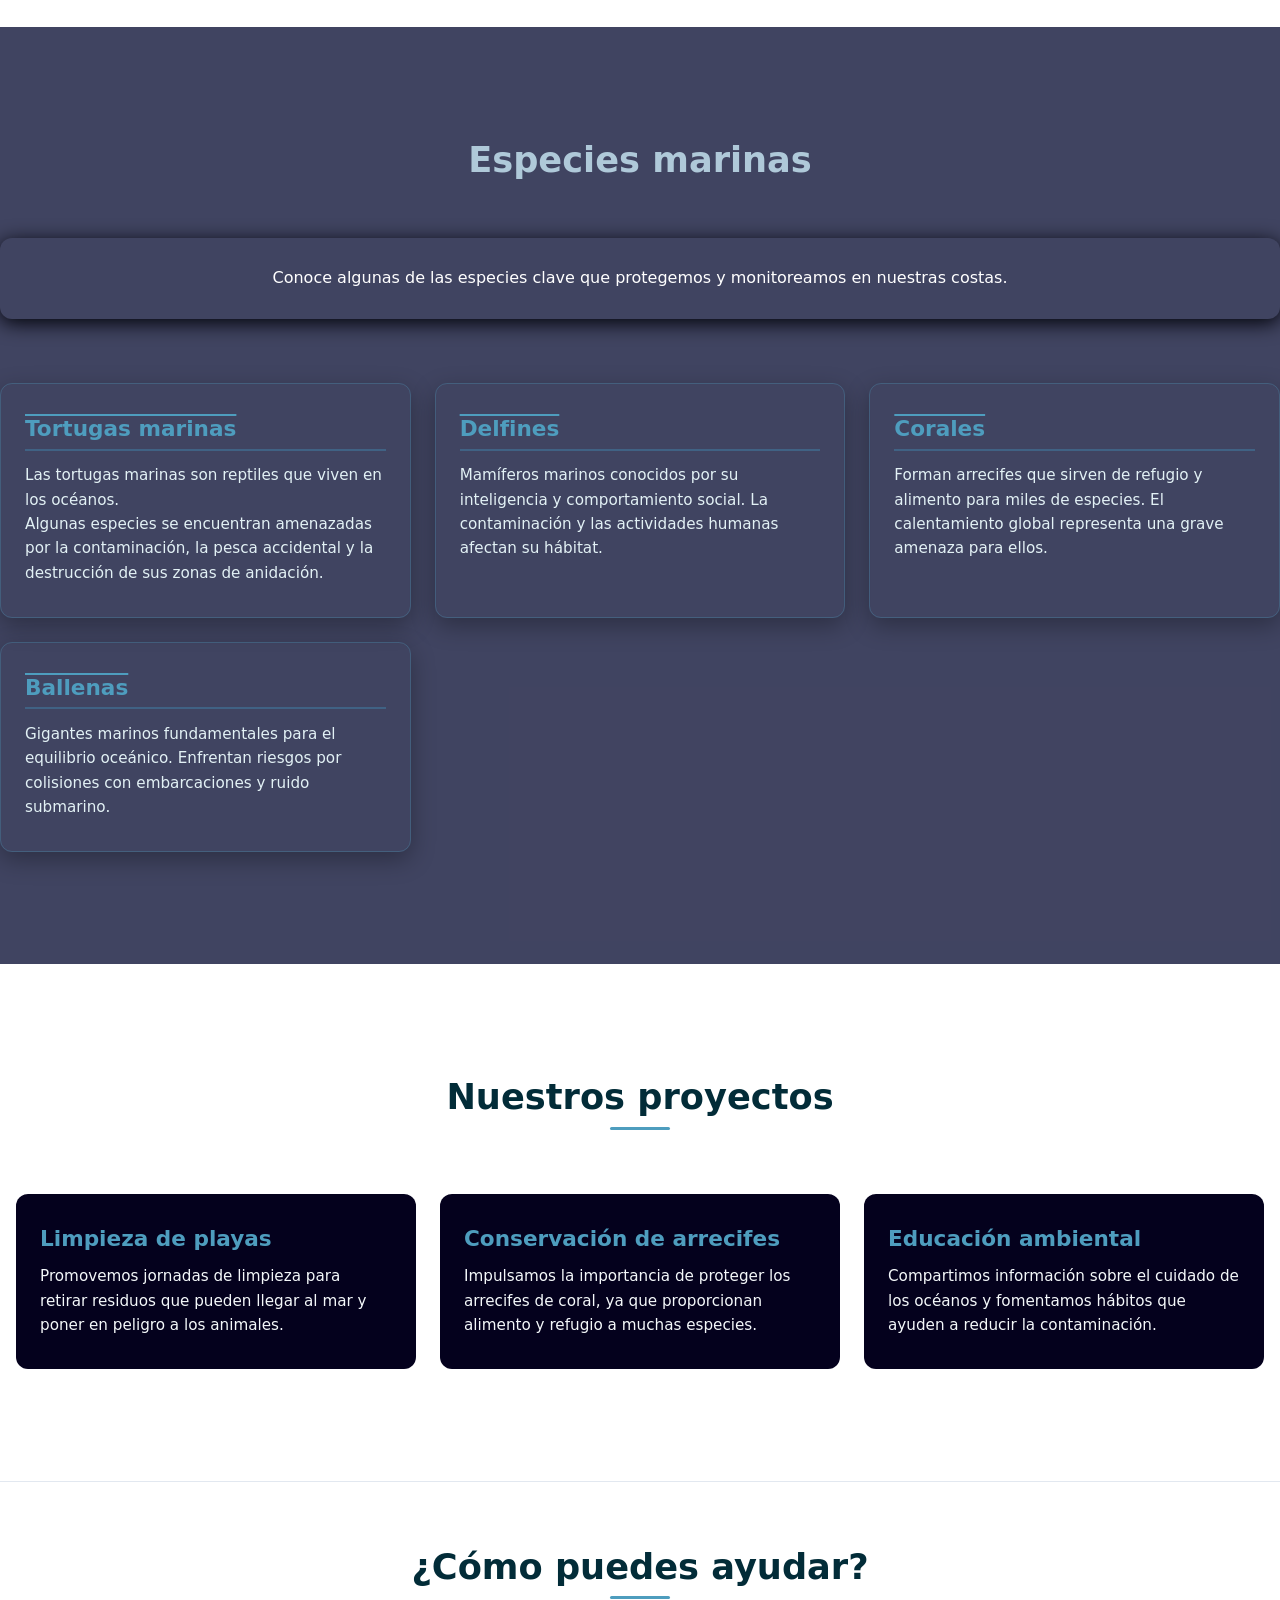
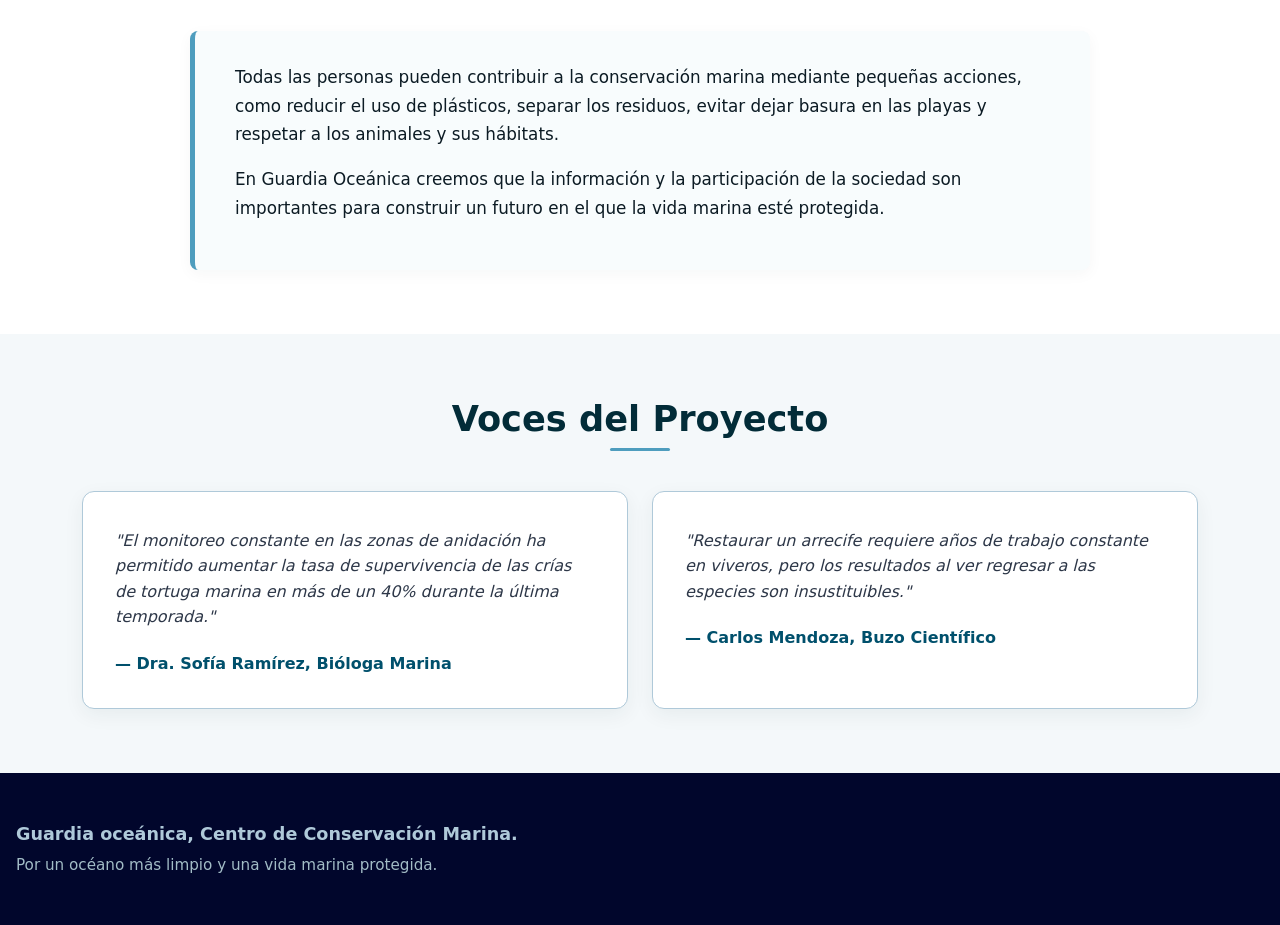
==== commit c60da649: "se realizo el diseño de el html de conservacion con si respectivo archivo style3.css" ====
--- a/index.html
+++ b/index.html
@@ -115,7 +115,7 @@
                 </p>
 
                 <div class="row g-4 py-5" >
-                    <div class="col-12 col-md-6 col-lg-3">
+                    <div class="col-12 col-md-6 col-lg-4">
                         <div class="tarjeta-especie">
                             <h3 class="tit-especie">Tortugas marinas</h3>
                             <p>
@@ -124,7 +124,7 @@
                         </div>
                     </div>
                     
-                    <div class="col-12 col-md-6 col-lg-3">
+                    <div class="col-12 col-md-6 col-lg-4">
                         <div class="tarjeta-especie">
                             <h3 class="tit-especie">Delfines</h3>
                             <p>
@@ -133,7 +133,7 @@
                         </div>
                     </div>
 
-                    <div class="col-12 col-md-6 col-lg-3">
+                    <div class="col-12 col-md-6 col-lg-4">
                         <div class="tarjeta-especie">
                             <h3 class="tit-especie">Corales</h3>
                             <p>
@@ -142,7 +142,7 @@
                         </div>
                     </div>
 
-                    <div class="col-12 col-md-6 col-lg-3">
+                    <div class="col-12 col-md-6 col-lg-4">
                         <div class="tarjeta-especie">
                             <h3 class="tit-especie">Ballenas</h3>
                             <p>
--- a/css/style1.css
+++ b/css/style1.css
@@ -208,8 +208,8 @@
 .qhacemos {
     max-width: 1000px;
     margin: 0 auto;
-    background-color: #F8FCFD; /* Fondo sutilmente azulado claro */
-    border-left: 5px solid var(--azul-cian, #4E9DBE); /* Franja lateral elegante */
+    background-color: #F8FCFD;
+    border-left: 5px solid var(--azul-cian, #4E9DBE);
     padding: 2.5rem 3rem;
     border-radius: 12px;
     box-shadow: 0 6px 20px rgba(2, 44, 56, 0.05);
@@ -284,7 +284,7 @@
 
 
 
-.seccion-especies-fija {
+.seccion-especies {
     background-image: url('../img/fondo-oceano.jpg');
     background-size: cover;
     background-position: center;
@@ -299,19 +299,7 @@
     height: 100%;
     padding: 4rem 0;
 }
-.titulo-seccion-azul {
-    text-align: center;
-    color: var(--azul-hielo);
-    font-size: 2.3rem;
-    font-weight: 700;
-    margin-bottom: 0.5rem;
-}
-
-.subtitulo-seccion-azul {
-    color: var(--gris-azulado);
-    font-size: 1.05rem;
-    text-align: center;
-}
+
 .tarjeta-especie {
     border: 1px solid rgba(78, 157, 190, 0.3);
     border-radius: 12px;
@@ -320,7 +308,7 @@
     box-shadow: 0 8px 25px rgba(0, 0, 0, 0.3);
     transition: transform 0.3s ease, border-color 0.3s ease;
 }
-.tarjeta-especie-azul:hover {
+.tarjeta-especie:hover {
     transform: translateY(-5px);
     border-color: var(--azul-cian);
 }
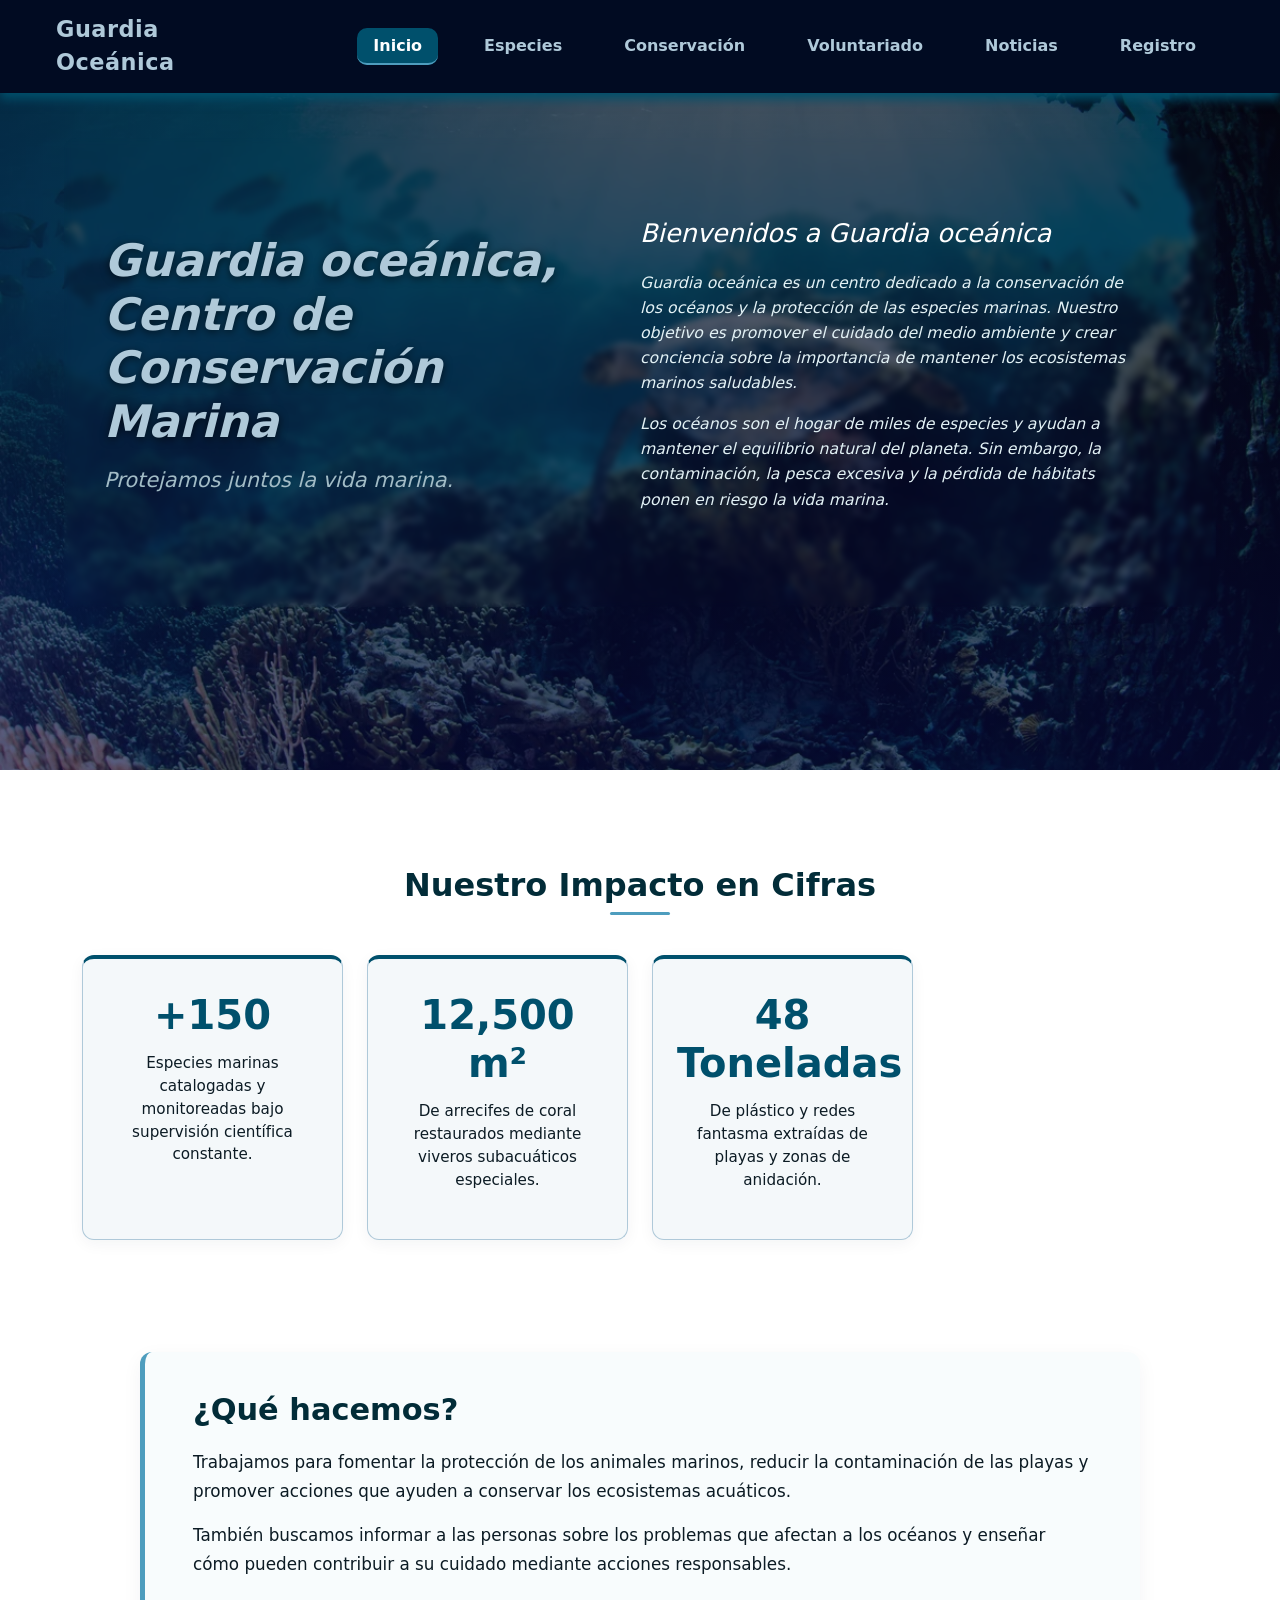
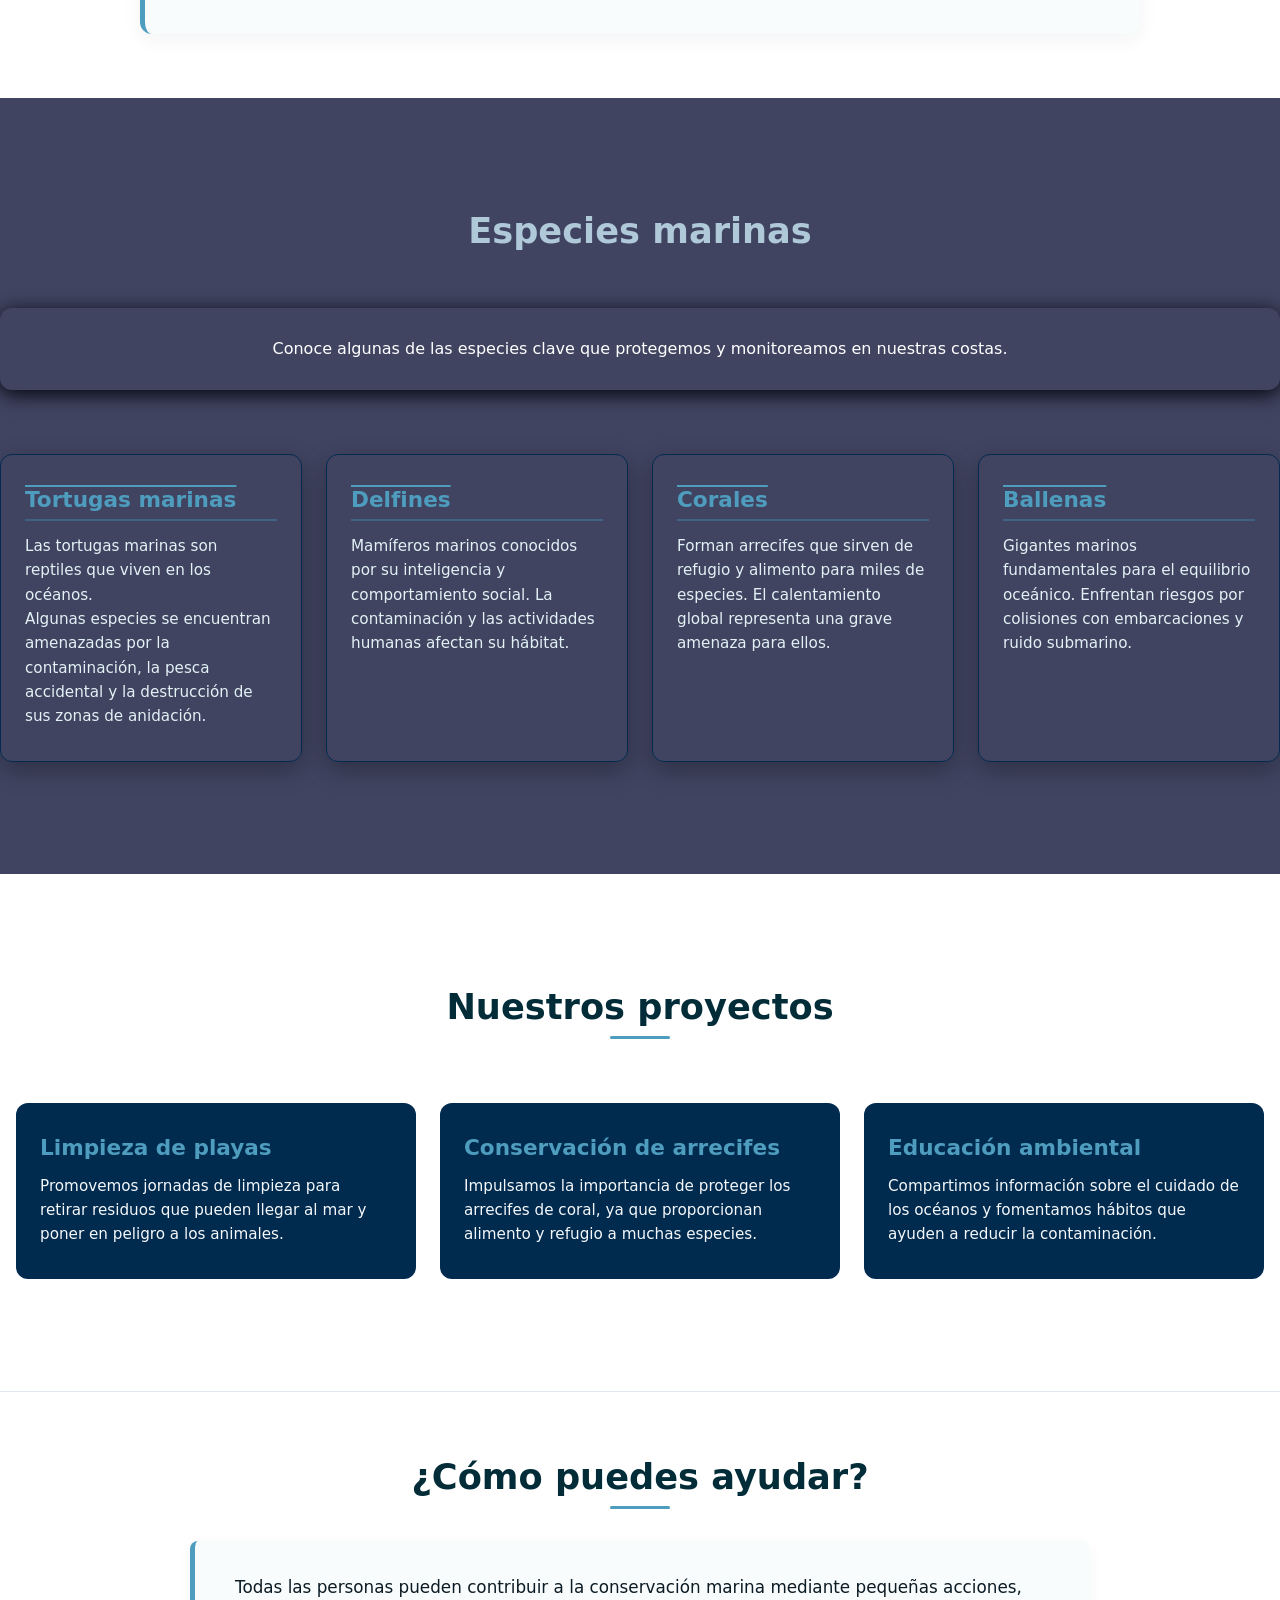
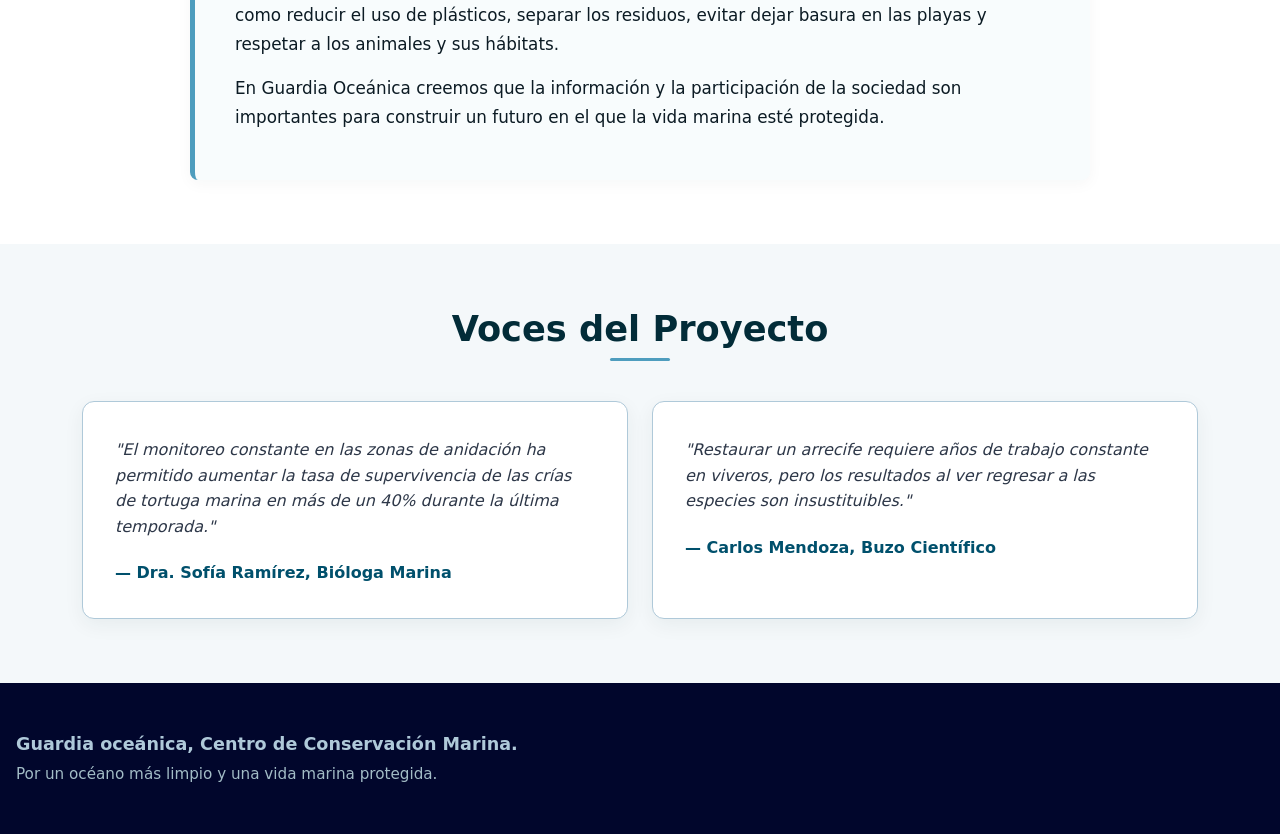
==== commit f212609c: "se cambio la parte de especies ya que las tarjetas ya que mostraban la imagen y el texto al mismo ti" ====
--- a/index.html
+++ b/index.html
@@ -66,7 +66,7 @@
             <div class="container">
                 <h2 class="titulo-impacto">Nuestro Impacto en Cifras</h2>
                 <div class="row">
-                    <div class="col-12 col-md-6 col-lg-4">
+                    <div class="col-12 col-md-6 col-lg-3">
                         <div class="tarjeta-cifra">
                             <h3 class="numero-cifra">+150</h3>
                             <p class="texto-cifra">
@@ -74,7 +74,7 @@
                             </p>
                         </div>
                     </div>
-                    <div class="col-12 col-md-6 col-lg-4">
+                    <div class="col-12 col-md-6 col-lg-3">
                         <div class="tarjeta-cifra">
                             <h3 class="numero-cifra">12,500 m²</h3>
                             <p class="texto-cifra">
@@ -82,7 +82,7 @@
                             </p>
                         </div>
                     </div>
-                    <div class="col-12 col-md-6 col-lg-4">
+                    <div class="col-12 col-md-6 col-lg-3">
                         <div class="tarjeta-cifra">
                             <h3 class="numero-cifra">48 Toneladas</h3>
                             <p class="texto-cifra">
@@ -115,7 +115,7 @@
                 </p>
 
                 <div class="row g-4 py-5" >
-                    <div class="col-12 col-md-6 col-lg-4">
+                    <div class="col-12 col-md-6 col-lg-3">
                         <div class="tarjeta-especie">
                             <h3 class="tit-especie">Tortugas marinas</h3>
                             <p>
@@ -124,7 +124,7 @@
                         </div>
                     </div>
                     
-                    <div class="col-12 col-md-6 col-lg-4">
+                    <div class="col-12 col-md-6 col-lg-3">
                         <div class="tarjeta-especie">
                             <h3 class="tit-especie">Delfines</h3>
                             <p>
@@ -133,7 +133,7 @@
                         </div>
                     </div>
 
-                    <div class="col-12 col-md-6 col-lg-4">
+                    <div class="col-12 col-md-6 col-lg-3">
                         <div class="tarjeta-especie">
                             <h3 class="tit-especie">Corales</h3>
                             <p>
@@ -142,7 +142,7 @@
                         </div>
                     </div>
 
-                    <div class="col-12 col-md-6 col-lg-4">
+                    <div class="col-12 col-md-6 col-lg-3">
                         <div class="tarjeta-especie">
                             <h3 class="tit-especie">Ballenas</h3>
                             <p>
@@ -157,36 +157,36 @@
         <section class="sec-proyectos">
             <div class="capa-oscura-proyectos">
                 <div class="cont-proyectos py-5">
-                <h2 class="titulo-proyectos">Nuestros proyectos</h2>
-                
-                <div class="row g-4 mt-2">
-                    <div class="col-12 col-md-4">
-                    <div class="tarjeta-proyecto">
-                        <h3>Limpieza de playas</h3>
-                        <p>
-                        Promovemos jornadas de limpieza para retirar residuos que pueden llegar al mar y poner en peligro a los animales.
-                        </p>
-                    </div>
-                    </div>
-
-                    <div class="col-12 col-md-4">
-                    <div class="tarjeta-proyecto">
-                        <h3>Conservación de arrecifes</h3>
-                        <p>
-                        Impulsamos la importancia de proteger los arrecifes de coral, ya que proporcionan alimento y refugio a muchas especies.
-                        </p>
-                    </div>
-                    </div>
-
-                    <div class="col-12 col-md-4">
-                    <div class="tarjeta-proyecto">
-                        <h3>Educación ambiental</h3>
-                        <p>
-                        Compartimos información sobre el cuidado de los océanos y fomentamos hábitos que ayuden a reducir la contaminación.
-                        </p>
-                    </div>
-                    </div>
-                </div>
+                    <h2 class="titulo-proyectos">Nuestros proyectos</h2>
+                    
+                    <div class="row g-4 mt-2">
+                        <div class="col-12 col-md-4">
+                            <div class="tarjeta-proyecto">
+                                <h3>Limpieza de playas</h3>
+                                <p>
+                                Promovemos jornadas de limpieza para retirar residuos que pueden llegar al mar y poner en peligro a los animales.
+                                </p>
+                            </div>
+                        </div>
+
+                        <div class="col-12 col-md-4">
+                            <div class="tarjeta-proyecto">
+                                <h3>Conservación de arrecifes</h3>
+                                <p>
+                                Impulsamos la importancia de proteger los arrecifes de coral, ya que proporcionan alimento y refugio a muchas especies.
+                                </p>
+                            </div>
+                        </div>
+
+                        <div class="col-12 col-md-4">
+                            <div class="tarjeta-proyecto">
+                                <h3>Educación ambiental</h3>
+                                <p>
+                                Compartimos información sobre el cuidado de los océanos y fomentamos hábitos que ayuden a reducir la contaminación.
+                                </p>
+                            </div>
+                        </div>
+                    </div>
                 </div>
             </div>
         </section>
--- a/css/style1.css
+++ b/css/style1.css
@@ -301,7 +301,7 @@
 }
 
 .tarjeta-especie {
-    border: 1px solid rgba(78, 157, 190, 0.3);
+    border: 1px solid #012A4F;
     border-radius: 12px;
     padding: 2rem 1.5rem;
     height: 100%;
@@ -354,7 +354,7 @@
 }
 .tarjeta-proyecto {
     color: #A2BCC6;
-    background-color: #04011d;
+    background-color: #012A4F;
     padding: 2rem 1.5rem;
     border-radius: 12px;
     height: 100%;
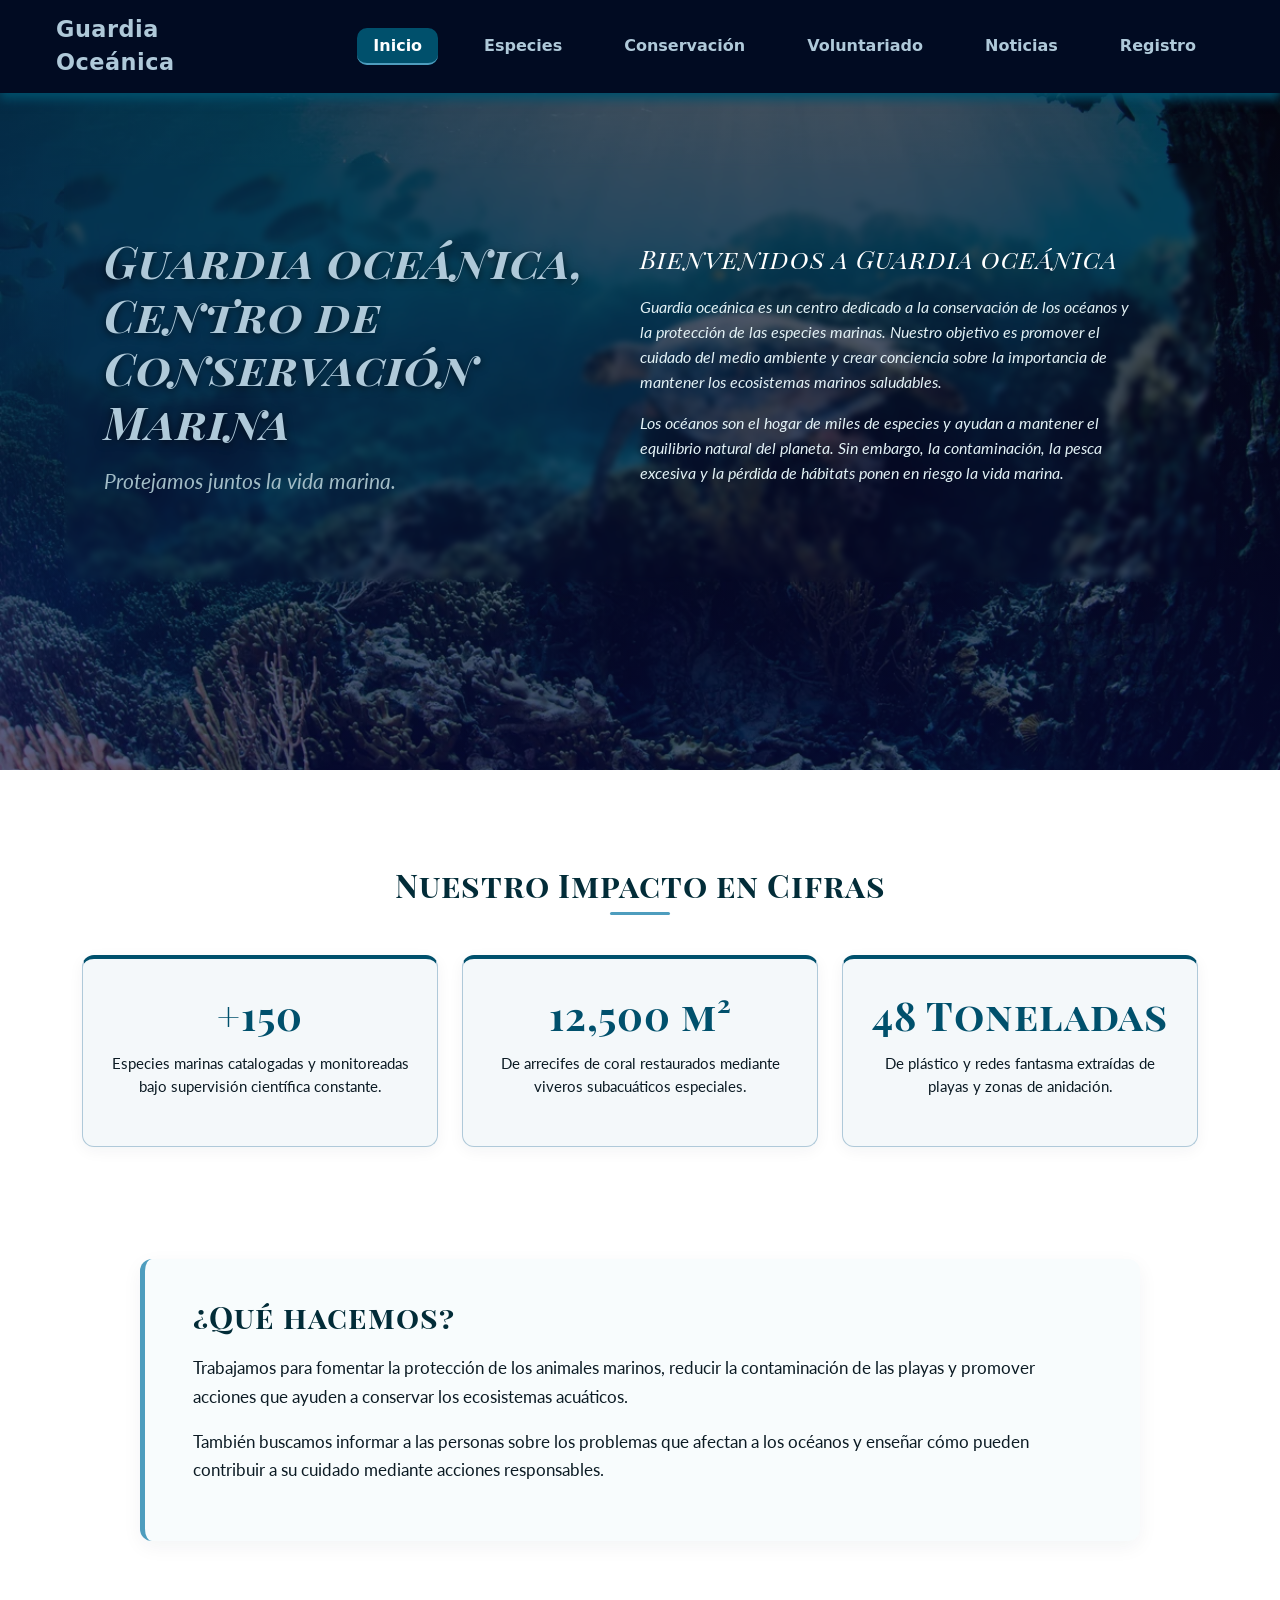
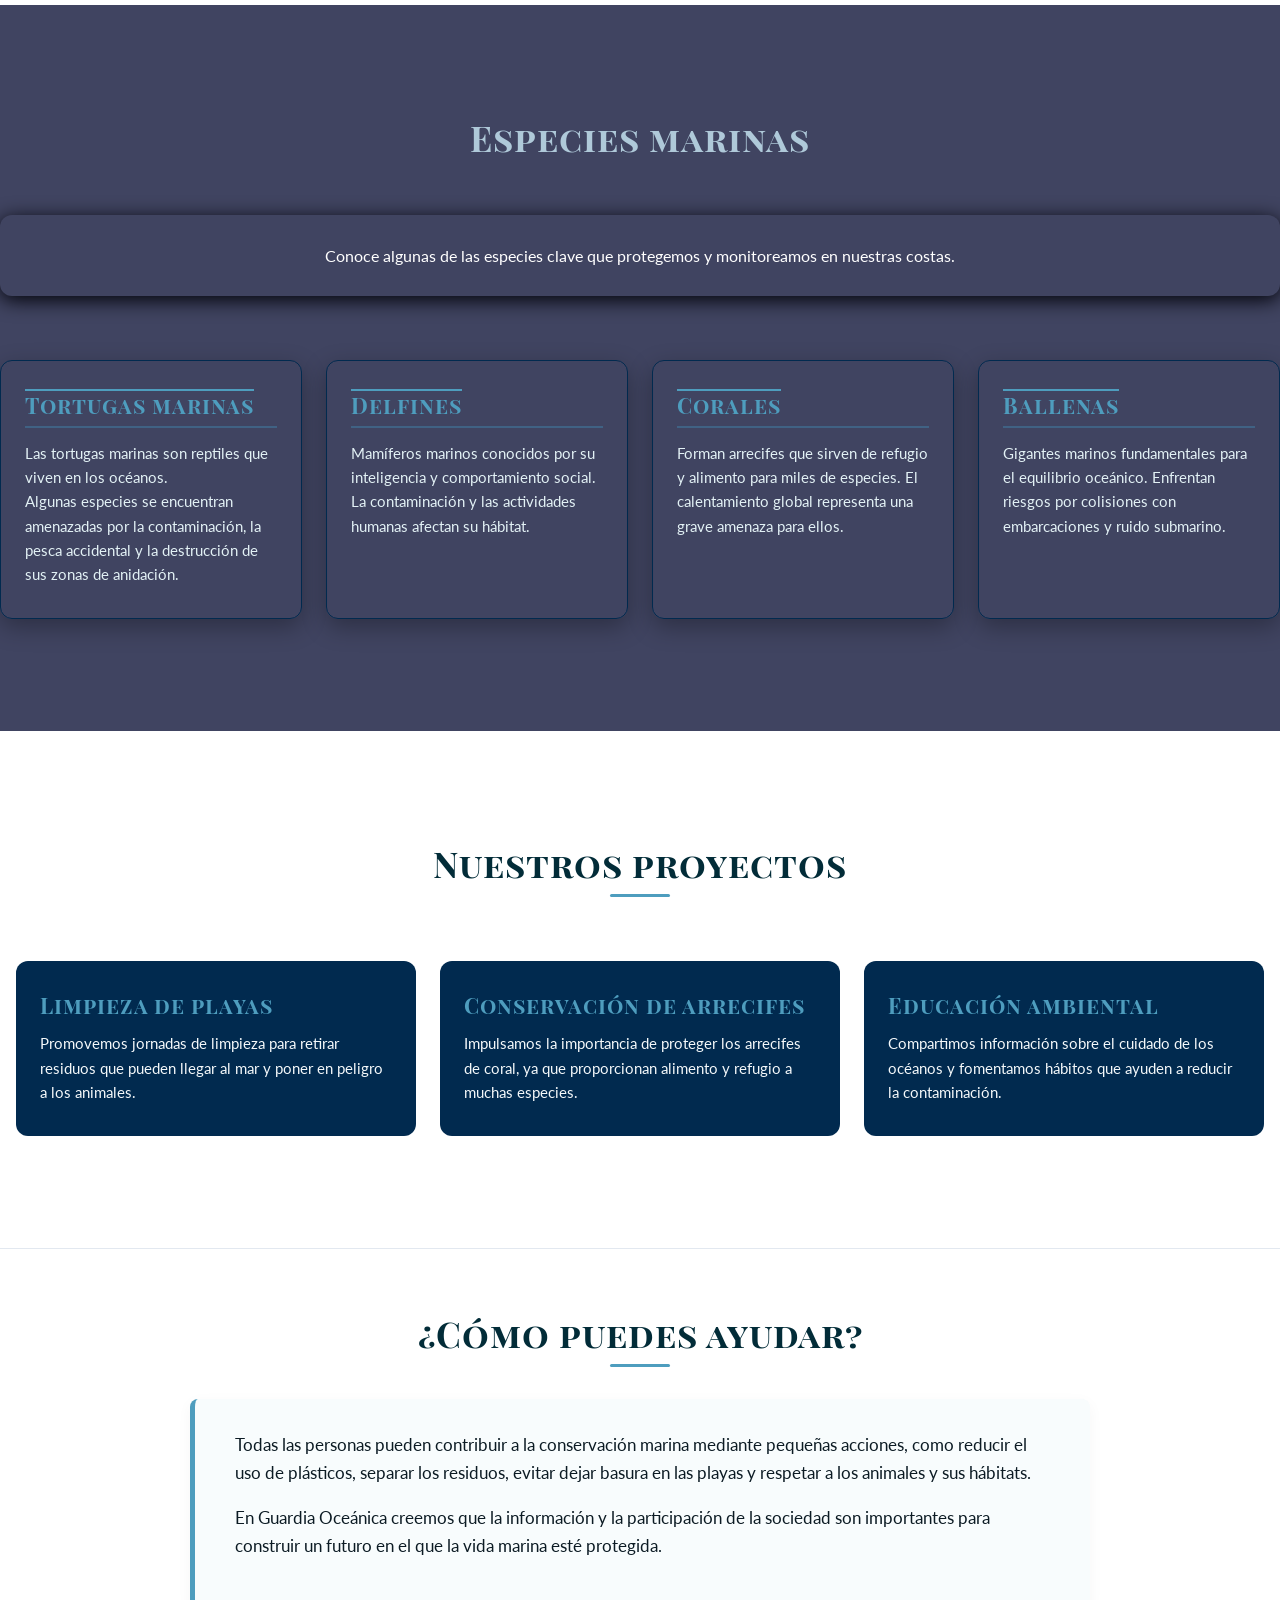
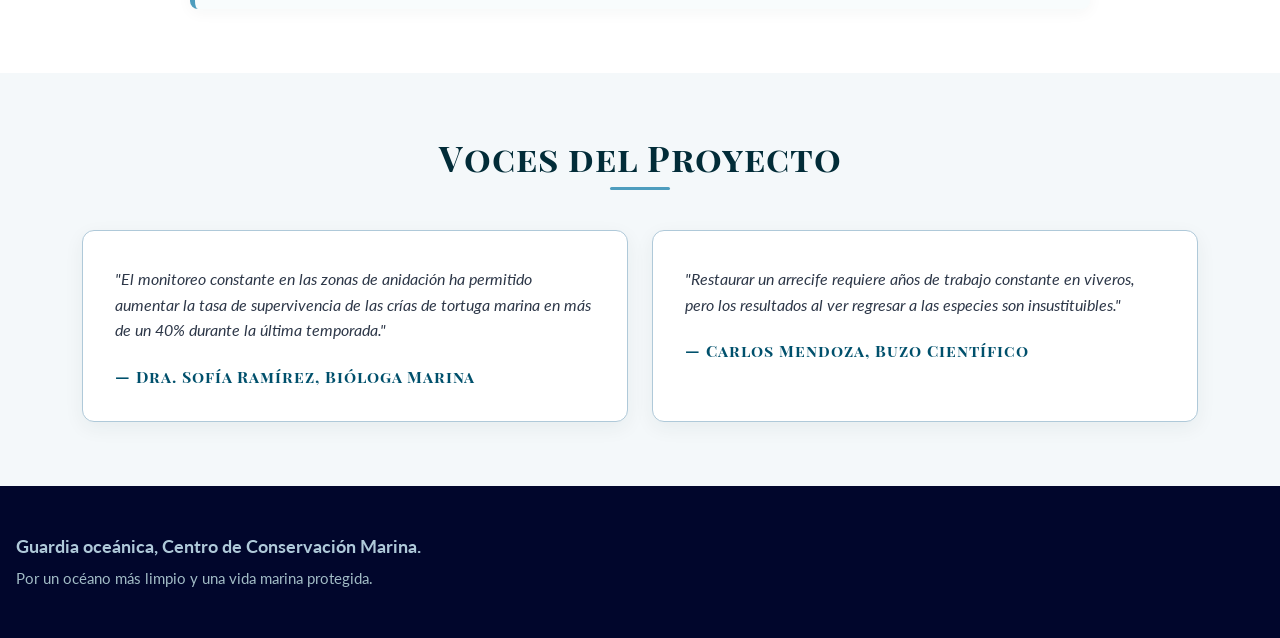
==== commit 4154de66: "Se agregaron las 2 fuente Playfair display sc para todos los titulos y lato para todos los parrafor " ====
--- a/index.html
+++ b/index.html
@@ -66,7 +66,7 @@
             <div class="container">
                 <h2 class="titulo-impacto">Nuestro Impacto en Cifras</h2>
                 <div class="row">
-                    <div class="col-12 col-md-6 col-lg-3">
+                    <div class="col-12 col-md-6 col-lg-4">
                         <div class="tarjeta-cifra">
                             <h3 class="numero-cifra">+150</h3>
                             <p class="texto-cifra">
@@ -74,7 +74,7 @@
                             </p>
                         </div>
                     </div>
-                    <div class="col-12 col-md-6 col-lg-3">
+                    <div class="col-12 col-md-6 col-lg-4">
                         <div class="tarjeta-cifra">
                             <h3 class="numero-cifra">12,500 m²</h3>
                             <p class="texto-cifra">
@@ -82,7 +82,7 @@
                             </p>
                         </div>
                     </div>
-                    <div class="col-12 col-md-6 col-lg-3">
+                    <div class="col-12 col-md-6 col-lg-4">
                         <div class="tarjeta-cifra">
                             <h3 class="numero-cifra">48 Toneladas</h3>
                             <p class="texto-cifra">
--- a/css/style1.css
+++ b/css/style1.css
@@ -1,3 +1,4 @@
+@import url('https://fonts.googleapis.com/css2?family=Lato:ital,wght@0,100;0,300;0,400;0,700;0,900;1,100;1,300;1,400;1,700;1,900&family=Playfair+Display+SC:ital,wght@0,400;0,700;0,900;1,400;1,700;1,900&display=swap');
 :root {
     --azul-abisal:   #022C38;
     --azul-oceano:   #00506C;
@@ -8,7 +9,17 @@
     --fondo-pagina:  #F4F8FA;
     --fondo-pagina-oscu: #01062C;
     --texto-oscuro:  #0C1B24;
-    --fuente-principal: 'Segoe UI', Roboto, Helvetica, Arial, sans-serif;
+    --fuente-titulos: 'Playfair Display SC', serif;
+    --fuente-principal: 'Lato', sans-serif;
+}
+* {
+    box-sizing: border-box;
+}
+body {
+    background-color: #01062c;
+    color: #caf0f8;
+    margin: 0;
+    padding: 0;
 }
 .fondo-inicio {
     background-image:linear-gradient(#060711aa, #070b3eaa), url("../img/oceano.webp");
@@ -84,6 +95,16 @@
 .boton-abrir-menu {
     display: none !important;
 }
+
+
+h1, h2, h3, h4, h5, h6 {
+    font-family: var(--fuente-titulos);
+    letter-spacing: 1px;
+}
+p {
+    font-family: var(--fuente-principal);
+}
+
 
 
 .titulo-2columnas {
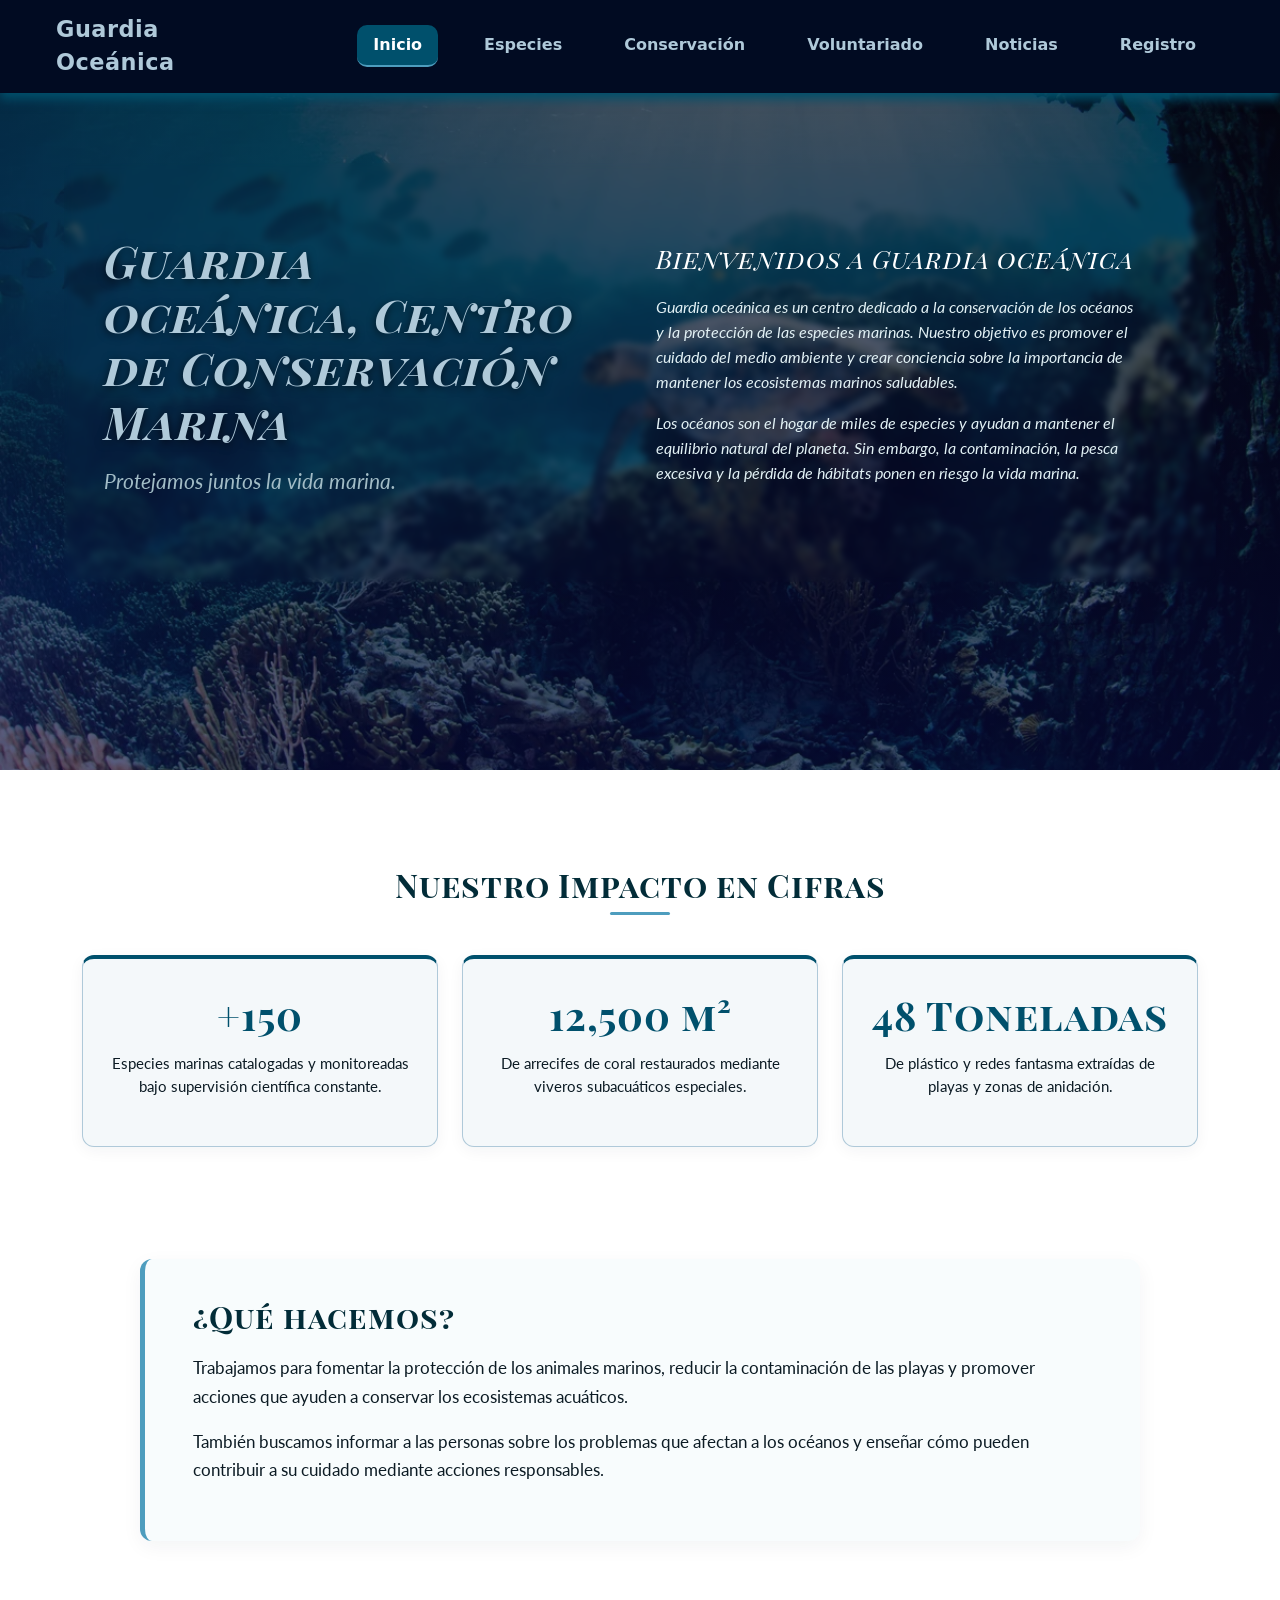
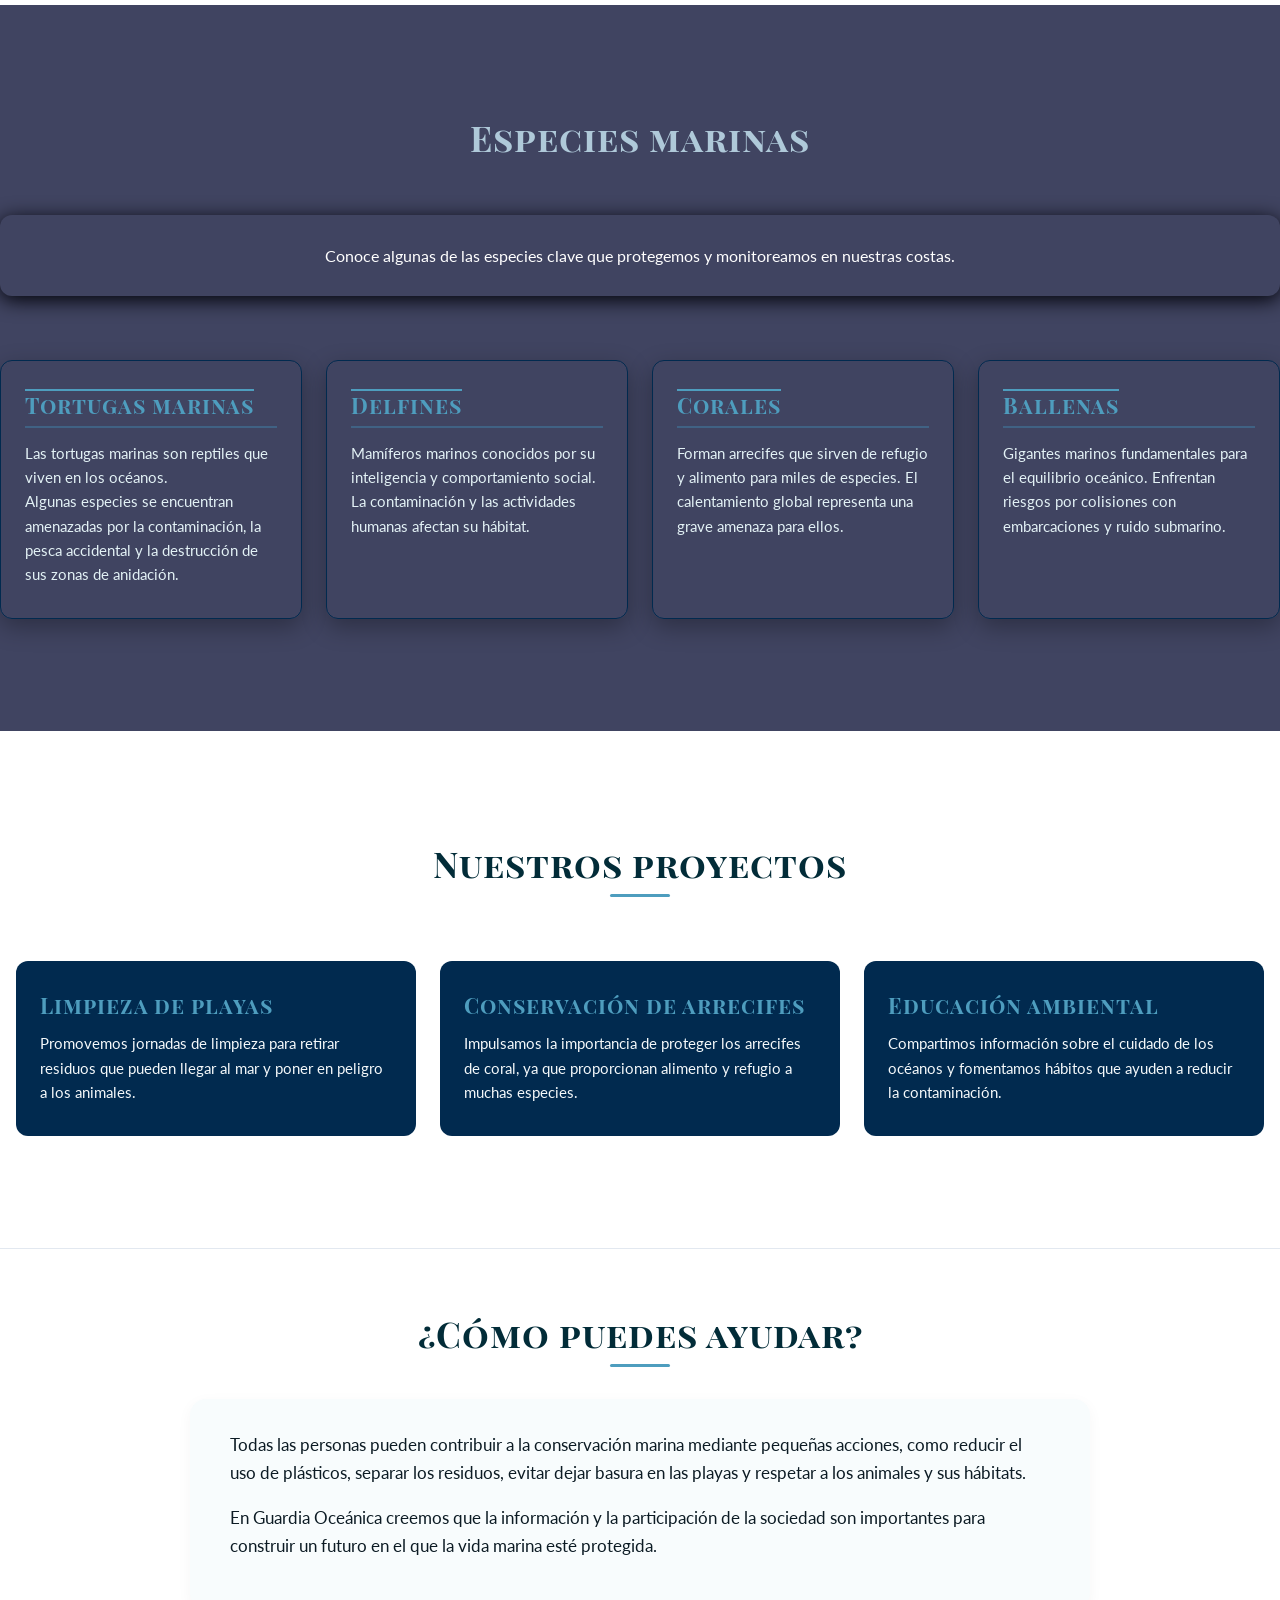
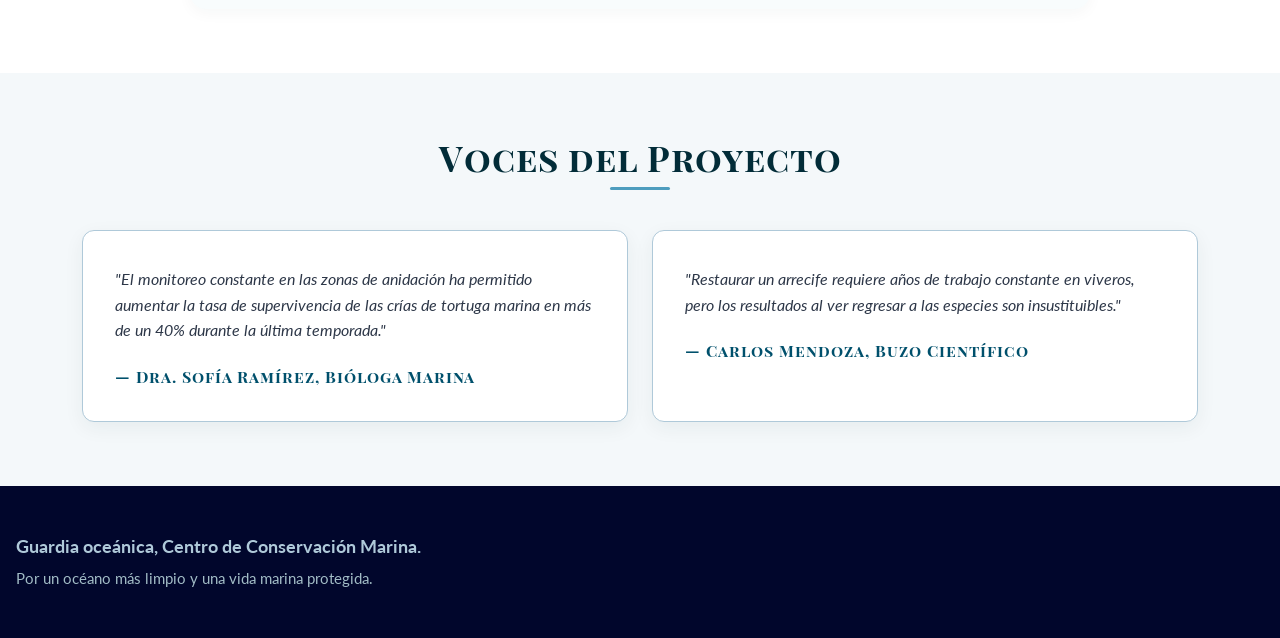
==== commit 55ac797b: "Se agregaron 2 tranciciones de AOS a el index" ====
--- a/index.html
+++ b/index.html
@@ -1,15 +1,16 @@
 <!doctype html>
 <html lang="es">
   <head>
-    <title></title>
-    <meta charset="UTF-8" />
-    <meta name="viewport" content="width=device-width, initial-scale=1" />
-    <link href="css/style1.css" rel="stylesheet" />
-    <link href="https://cdn.jsdelivr.net/npm/bootstrap@5.3.8/dist/css/bootstrap.min.css" rel="stylesheet" />
+    <title>Guardia Oceánica | Centro de Conservación Marina</title>
+    <meta charset="UTF-8">
+    <meta name="viewport" content="width=device-width, initial-scale=1">
+    <link href="css/style1.css" rel="stylesheet">
+    <link href="https://cdn.jsdelivr.net/npm/bootstrap@5.3.8/dist/css/bootstrap.min.css" rel="stylesheet">
+    <link href="https://unpkg.com/aos@2.3.1/dist/aos.css" rel="stylesheet">
   </head>
   <body>
     <div class="fondo-inicio">
-        <nav class="barra-navegacion">
+        <div class="barra-navegacion">
             <div class="contenedor-navegacion">
                 <a class="nombre-sitio" href="index.html">
                     Guardia Oceánica
@@ -42,7 +43,7 @@
                     </ul>
                 </div>
             </div>
-        </nav>
+        </div>
 
         <div class="titulo-2columnas">
             <div class="titulo1">
@@ -61,8 +62,8 @@
         </div>
     </div>
     
-    <main>
-        <section class="seccion-impacto">
+    <div class="contenido-principal">
+        <div class="seccion-impacto">
             <div class="container">
                 <h2 class="titulo-impacto">Nuestro Impacto en Cifras</h2>
                 <div class="row">
@@ -92,9 +93,9 @@
                     </div>
                 </div>
             </div>
-        </section>
-
-        <section class="sec-queh">
+        </div>
+
+        <div class="sec-queh" data-aos="fade-right">
             <div class="qhacemos">
                 <h2>¿Qué hacemos?</h2>
                 <p>
@@ -104,17 +105,16 @@
                     También buscamos informar a las personas sobre los problemas que afectan a los océanos y enseñar cómo pueden contribuir a su cuidado mediante acciones responsables.
                 </p>
             </div>
-            
-        </section>
-
-        <section class="sec-especies" >
+        </div>
+
+        <div class="sec-especies">
             <div class="cont-especies">
                 <h2 class="titulo-especies py-5">Especies marinas</h2>
                 <p class="p-especies">
                     Conoce algunas de las especies clave que protegemos y monitoreamos en nuestras costas.
                 </p>
 
-                <div class="row g-4 py-5" >
+                <div class="row g-4 py-5">
                     <div class="col-12 col-md-6 col-lg-3">
                         <div class="tarjeta-especie">
                             <h3 class="tit-especie">Tortugas marinas</h3>
@@ -152,9 +152,9 @@
                     </div>
                 </div>
             </div>
-        </section>
-
-        <section class="sec-proyectos">
+        </div>
+
+        <div class="sec-proyectos">
             <div class="capa-oscura-proyectos">
                 <div class="cont-proyectos py-5">
                     <h2 class="titulo-proyectos">Nuestros proyectos</h2>
@@ -189,9 +189,9 @@
                     </div>
                 </div>
             </div>
-        </section>
-
-        <section class="sec-ayudar">
+        </div>
+
+        <div class="sec-ayudar" data-aos="zoom-in">
             <h2 class="titulo-ayudar">¿Cómo puedes ayudar?</h2>
             <div class="contenido-ayudar">
                 <p>
@@ -201,9 +201,9 @@
                     En Guardia Oceánica creemos que la información y la participación de la sociedad son importantes para construir un futuro en el que la vida marina esté protegida.
                 </p>
             </div>
-        </section>
-
-        <section class="sec-testimonios">
+        </div>
+
+        <div class="sec-testimonios">
             <div class="container">
                 <h2 class="titulo-testimonios">Voces del Proyecto</h2>
                 <div class="row">
@@ -225,10 +225,10 @@
                     </div>
                 </div>
             </div>
-        </section>
-    </main>
-
-    <footer class="pie-pag">
+        </div>
+    </div>
+
+    <div class="pie-pag">
         <div class="con-pie">
             <p class="tex1">
                 Guardia oceánica, Centro de Conservación Marina.
@@ -237,6 +237,10 @@
                 Por un océano más limpio y una vida marina protegida.
             </p>
         </div>
-    </footer>
+    </div>
+    <script src="https://unpkg.com/aos@2.3.1/dist/aos.js"></script>
+    <script>
+    AOS.init();
+    </script>
   </body>
 </html>
--- a/css/style1.css
+++ b/css/style1.css
@@ -1,4 +1,5 @@
 @import url('https://fonts.googleapis.com/css2?family=Lato:ital,wght@0,100;0,300;0,400;0,700;0,900;1,100;1,300;1,400;1,700;1,900&family=Playfair+Display+SC:ital,wght@0,400;0,700;0,900;1,400;1,700;1,900&display=swap');
+
 :root {
     --azul-abisal:   #022C38;
     --azul-oceano:   #00506C;
@@ -12,17 +13,20 @@
     --fuente-titulos: 'Playfair Display SC', serif;
     --fuente-principal: 'Lato', sans-serif;
 }
+
 * {
     box-sizing: border-box;
 }
+
 body {
     background-color: #01062c;
     color: #caf0f8;
     margin: 0;
     padding: 0;
 }
+
 .fondo-inicio {
-    background-image:linear-gradient(#060711aa, #070b3eaa), url("../img/oceano.webp");
+    background-image: linear-gradient(#060711aa, #070b3eaa), url("../img/oceano.webp");
     background-size: cover;
     background-position: center;
     background-repeat: no-repeat;
@@ -31,17 +35,18 @@
     align-items: center;
     color: #ffffff;
 }
+
 .fondo-inicio .barra-navegacion {
     background-color: #010b22;
 }
+
 .fondo-inicio .titulo-inicio {
     background: transparent;
     color: #ffffff;
     padding: 100px 20px;
 }
 
-
-.barra-navegacion{
+.barra-navegacion {
     position: fixed;
     top: 0;
     left: 0;
@@ -51,16 +56,20 @@
     border-bottom: var(--azul-cian);
     box-shadow: 0 6px 10px var(--azul-oceano);
 }
-.contenedor-navegacion{
+
+.contenedor-navegacion {
     width: 1200px;
     margin: auto;
     padding: 0.8rem 1rem;
     display: flex;
     justify-content: center;
     align-items: center;
-    gap: 10rem;
-
-}
+}
+
+.contenedor-navegacion .nombre-sitio {
+    margin-right: 10rem;
+}
+
 .nombre-sitio {
     color: var(--azul-hielo);
     font-size: 1.4rem;
@@ -70,14 +79,24 @@
     display: flex;
     align-items: center;
 }
+
 .lista-menu {
     list-style: none !important;
     display: flex;
-    gap: 30px;
+
     margin: 7px;
     padding: 5px;
 }
-.enlace-navegacion{
+
+.lista-menu .elemento-menu {
+    margin-right: 30px;
+}
+
+.lista-menu .elemento-menu:last-child {
+    margin-right: 0;
+}
+
+.enlace-navegacion {
     color: var(--azul-hielo);
     text-decoration: none;
     font-size: 1rem;
@@ -85,22 +104,28 @@
     padding: 0.5rem 1rem;
     border-radius: 10px;
     transition: all 0.3s ease;
-}
-.enlace-navegacion:hover, .enlace-navegacion[aria-current="page"] {
+    display: block;
+}
+
+.enlace-navegacion:hover, 
+.enlace-navegacion[aria-current="page"] {
     background-color: var(--azul-oceano);
     color: var(--blanco);
     border-bottom: 2px solid var(--azul-cian);
     cursor: pointer;
 }
+
 .boton-abrir-menu {
     display: none !important;
 }
+
 
 
 h1, h2, h3, h4, h5, h6 {
     font-family: var(--fuente-titulos);
     letter-spacing: 1px;
 }
+
 p {
     font-family: var(--fuente-principal);
 }
@@ -122,10 +147,13 @@
     backdrop-filter: blur(3px);
     border-radius: 12px;
 }
-.titulo1{
+
+.titulo1 {
     flex: 1;
     text-align: left;
-}
+    margin-right: 2rem;
+}
+
 .titulo1 h1 {
     font-size: 2.8rem;
     color: var(--azul-hielo);
@@ -133,24 +161,28 @@
     font-weight: 700;
     text-shadow: 0 2px 8px rgba(0, 0, 0, 0.6);
 }
+
 .titulo-2columnas {
     font-size: 1.15rem;
     color: var(--azul-hielo);
     margin-bottom: 1.5rem;
     font-style: italic;
 }
+
 .titulo1 p {
     font-size: 1.3rem;
     color: var(--gris-azulado);
     font-style: italic;
 }
-.titulo-texto{
+
+.titulo-texto {
     flex: 1;
     backdrop-filter: blur(8px);
     padding: 2.5rem;
     border-radius: 12px;
     text-align: left;
 }
+
 .titulo-texto h2 {
     font-size: 1.6rem;
     color: var(--blanco);
@@ -158,6 +190,7 @@
     display: inline-block;
     padding-bottom: 0.3rem;
 }
+
 .titulo-texto p {
     font-size: 0.98rem;
     color: #E2F1F5;
@@ -173,6 +206,7 @@
     padding: 4rem 1rem;
     margin-top: 2rem;
 }
+
 .titulo-impacto {
     text-align: center;
     color: var(--azul-abisal);
@@ -181,6 +215,7 @@
     margin-bottom: 2.5rem;
     position: relative;
 }
+
 .titulo-impacto::after {
     content: "";
     display: block;
@@ -190,29 +225,33 @@
     margin: 0.5rem auto 0 auto;
     border-radius: 2px;
 }
+
 .tarjeta-cifra {
-  background-color: #F4F8FA;
-  border: 1px solid var(--azul-hielo);
-  border-top: 4px solid var(--azul-oceano);
-  padding: 2rem 1.5rem;
-  border-radius: 12px;
-  text-align: center;
-  height: 100%;
-  box-shadow: 0 4px 15px rgba(2, 44, 56, 0.05);
-  transition: transform 0.3s ease, box-shadow 0.3s ease;
-}
+    background-color: #F4F8FA;
+    border: 1px solid var(--azul-hielo);
+    border-top: 4px solid var(--azul-oceano);
+    padding: 2rem 1.5rem;
+    border-radius: 12px;
+    text-align: center;
+    height: 100%;
+    box-shadow: 0 4px 15px rgba(2, 44, 56, 0.05);
+    transition: transform 0.3s ease, box-shadow 0.3s ease;
+}
+
 .tarjeta-cifra:hover {
     border: none;
     transform: translateY(-5px);
     box-shadow: 0 8px 25px #25586a;
     background-color: #c9e2f2;
 }
+
 .numero-cifra {
     font-size: 2.5rem;
     font-weight: 700;
     color: var(--azul-oceano);
     margin-bottom: 0.8rem;
 }
+
 .texto-cifra {
     font-size: 0.95rem;
     color: var(--texto-oscuro);
@@ -226,21 +265,24 @@
     background-color: #FFFFFF;
     padding: 3rem 1rem 4rem 1rem;
 }
+
 .qhacemos {
     max-width: 1000px;
     margin: 0 auto;
     background-color: #F8FCFD;
-    border-left: 5px solid var(--azul-cian, #4E9DBE);
+    border-left: 5px solid var(--azul-cian);
     padding: 2.5rem 3rem;
     border-radius: 12px;
     box-shadow: 0 6px 20px rgba(2, 44, 56, 0.05);
 }
+
 .qhacemos h2 {
     color: var(--azul-abisal, #022C38);
     font-size: 1.9rem;
     font-weight: 700;
     margin-bottom: 1.2rem;
 }
+
 .qhacemos p {
     color: var(--texto-oscuro, #0C1B24);
     font-size: 1.05rem;
@@ -262,19 +304,22 @@
     padding: 0;
     color: #FFFFFF;
 }
+
 .cont-especies {
     background: rgba(1, 6, 44, 0.75);
     width: 100%;
     height: 100%;
     padding: 4rem 0;
 }
-.titulo-especies{
+
+.titulo-especies {
     text-align: center;
     color: var(--azul-hielo) !important;
     font-size: 2.2rem;
     font-weight: 700;
     margin-bottom: 0.5rem;
 }
+
 .p-especies {
     border-radius: 12px;
     text-align: center;
@@ -282,10 +327,12 @@
     height: 100%;
     box-shadow: 0 4px 20px #000208;
 }
+
 .tarjeta-especie:hover {
     transform: translateY(-5px);
     border-color: var(--azul-cian);
 }
+
 .tarjeta-especie h3 {
     color: var(--azul-cian) !important;
     font-size: 1.35rem;
@@ -294,6 +341,7 @@
     padding-bottom: 0.4rem;
     text-decoration: overline;
 }
+
 .tarjeta-especie p {
     color: #E2F1F5 !important;
     font-size: 0.95rem;
@@ -314,6 +362,7 @@
     position: relative;
     color: #FFFFFF;
 }
+
 .capa-oscura-especies {
     background: #010b22;
     width: 100%;
@@ -329,10 +378,12 @@
     box-shadow: 0 8px 25px rgba(0, 0, 0, 0.3);
     transition: transform 0.3s ease, border-color 0.3s ease;
 }
+
 .tarjeta-especie:hover {
     transform: translateY(-5px);
     border-color: var(--azul-cian);
 }
+
 .tarjeta-especie h3 {
     color: var(--azul-cian);
     font-size: 1.35rem;
@@ -341,6 +392,7 @@
     border-bottom: 2px solid #4099c35a;
     padding-bottom: 0.4rem;
 }
+
 .tarjeta-especie p {
     color: #E2F1F5;
     font-size: 0.95rem;
@@ -356,6 +408,7 @@
     background-color: #FFFFFF !important;
     padding: 4rem 1rem;
 }
+
 .titulo-proyectos {
     text-align: center;
     color: var(--azul-abisal, #022C38);
@@ -364,6 +417,7 @@
     margin-bottom: 2.5rem;
     position: relative;
 }
+
 .titulo-proyectos::after {
     content: "";
     display: block;
@@ -373,6 +427,7 @@
     margin: 0.5rem auto 0 auto;
     border-radius: 2px;
 }
+
 .tarjeta-proyecto {
     color: #A2BCC6;
     background-color: #012A4F;
@@ -381,16 +436,19 @@
     height: 100%;
     transition: transform 0.3s ease, box-shadow 0.3s ease;
 }
+
 .tarjeta-proyecto:hover {
     transform: translateY(-15px);
     box-shadow: 0 8px 25px black;
 }   
+
 .tarjeta-proyecto h3 {
     color: var(--azul-cian);
     font-size: 1.35rem;
     font-weight: 600;
     margin-bottom: 0.8rem;
 }
+
 .tarjeta-proyecto p {
     color: var(--fondo-pagina);
     font-size: 0.95rem;
@@ -401,11 +459,13 @@
 
 
 
+
 .sec-ayudar {
     background-color: #FFFFFF;
     padding: 4rem 1rem;
     border-top: 1px solid #E2E8F0;
 }
+
 .titulo-ayudar {
     text-align: center;
     color: var(--azul-abisal);
@@ -414,6 +474,7 @@
     margin-bottom: 2rem;
     position: relative;
 }
+
 .titulo-ayudar::after {
     content: "";
     display: block;
@@ -423,20 +484,22 @@
     margin: 0.5rem auto 0 auto;
     border-radius: 2px;
 }
+
 .contenido-ayudar {
     max-width: 900px;
     margin: 0 auto;
     background-color: #F8FCFD;
-    border-left: 5px solid var(--azul-cian);
+
     padding: 2rem 2.5rem;
-    border-radius: 8px;
+    border-radius: 1rem;
     box-shadow: 0 4px 15px rgba(2, 44, 56, 0.04);
 }
+
 .contenido-ayudar p {
     color: var(--texto-oscuro);
     font-size: 1.05rem;
     line-height: 1.7;
-  margin-bottom: 1rem;
+    margin-bottom: 1rem;
 }
 
 
@@ -447,6 +510,7 @@
     background-color: #F4F8FA;
     padding: 4rem 1rem;
 }
+
 .titulo-testimonios {
     text-align: center;
     color: var(--azul-abisal);
@@ -455,6 +519,7 @@
     margin-bottom: 2.5rem;
     position: relative;
 }
+
 .titulo-testimonios::after {
     content: "";
     display: block;
@@ -464,6 +529,7 @@
     margin: 0.5rem auto 0 auto;
     border-radius: 2px;
 }
+
 .tarjeta-testimonio {
     background-color: #FFFFFF;
     border: 1px solid var(--azul-hielo);
@@ -474,10 +540,12 @@
     box-shadow: 0 6px 20px rgba(2, 44, 56, 0.06);
     transition: transform 0.3s ease;
 }
+
 .tarjeta-testimonio:hover {
     transform: translateY(-5px);
     border-color: var(--azul-cian);
 }
+
 .texto-testimonio {
     color: #2D3748;
     font-size: 1rem;
@@ -487,12 +555,14 @@
     position: relative;
     z-index: 1;
 }
+
 .autor-testimonio {
     color: var(--azul-oceano, #00506C);
     font-size: 1rem;
     font-weight: 700;
     margin: 0;
 }
+
 .autor-testimonio span {
     color: var(--azul-cian, #4E9DBE);
     font-weight: 500;
@@ -502,18 +572,20 @@
 
 
 .pie-pag {
-  background-color: var(--fondo-pagina-oscu);
-  color: #FFFFFF;
-  padding: 3rem 1rem;
-}
+    background-color: var(--fondo-pagina-oscu);
+    color: #FFFFFF;
+    padding: 3rem 1rem;
+}
+
 .tex1 {
-  font-size: 1.1rem;
-  font-weight: 700;
-  color: var(--azul-hielo);
-  margin-bottom: 0.4rem;
-}
+    font-size: 1.1rem;
+    font-weight: 700;
+    color: var(--azul-hielo);
+    margin-bottom: 0.4rem;
+}
+
 .tex2 {
-  font-size: 0.95rem;
-  color: var(--gris-azulado);
-  margin-bottom: 0;
+    font-size: 0.95rem;
+    color: var(--gris-azulado);
+    margin-bottom: 0;
 }
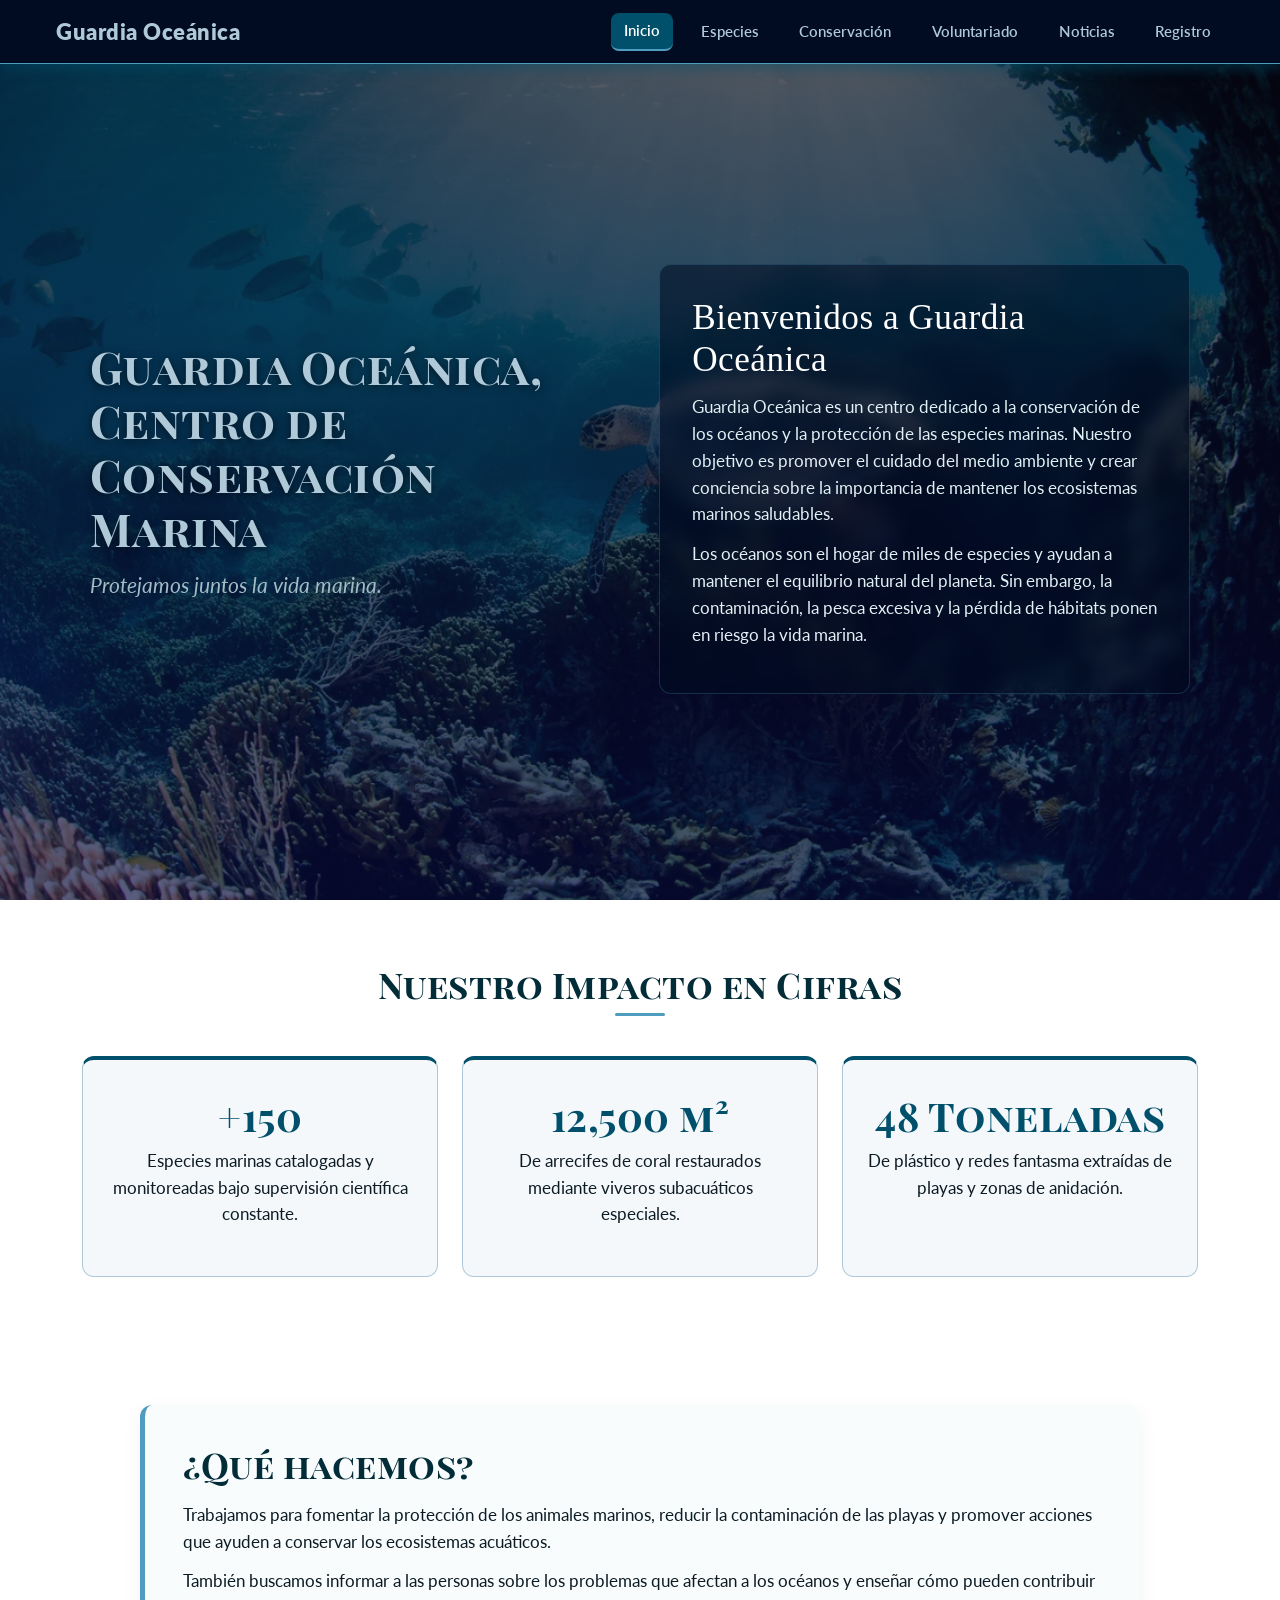
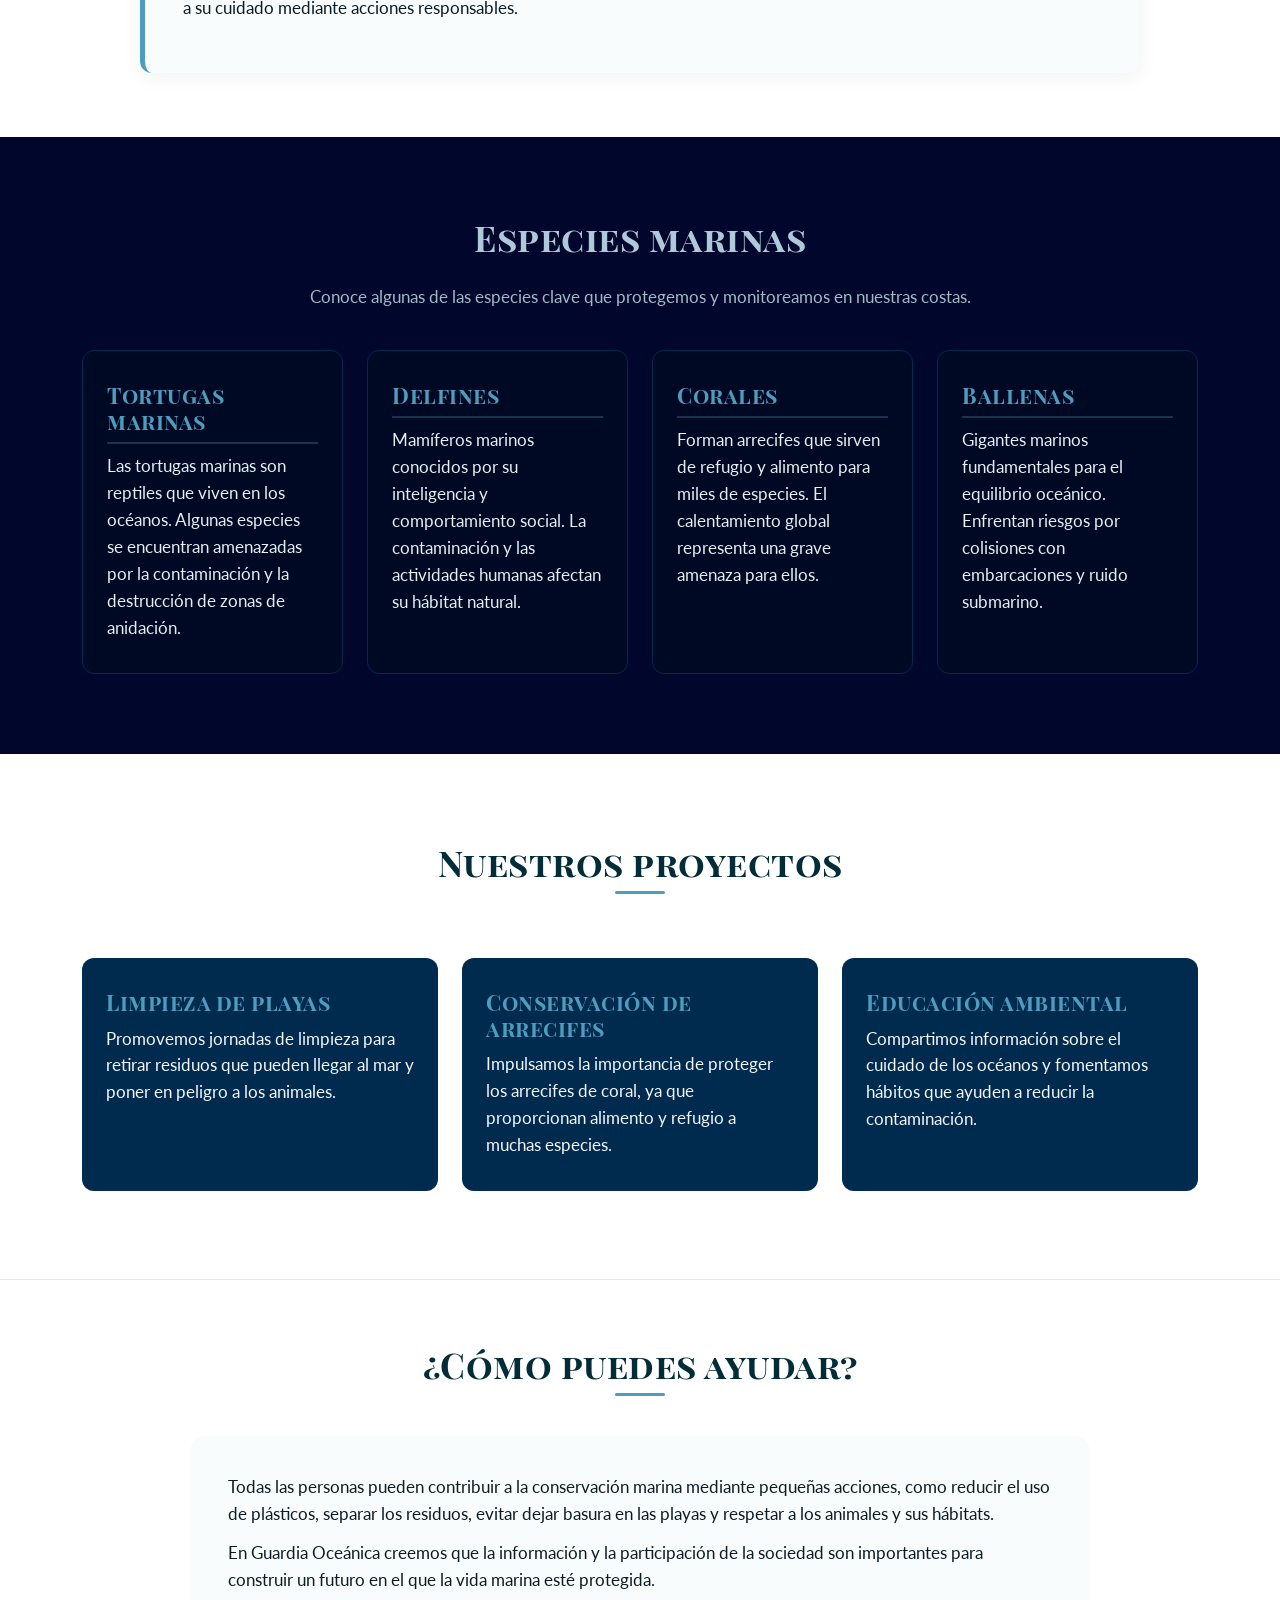
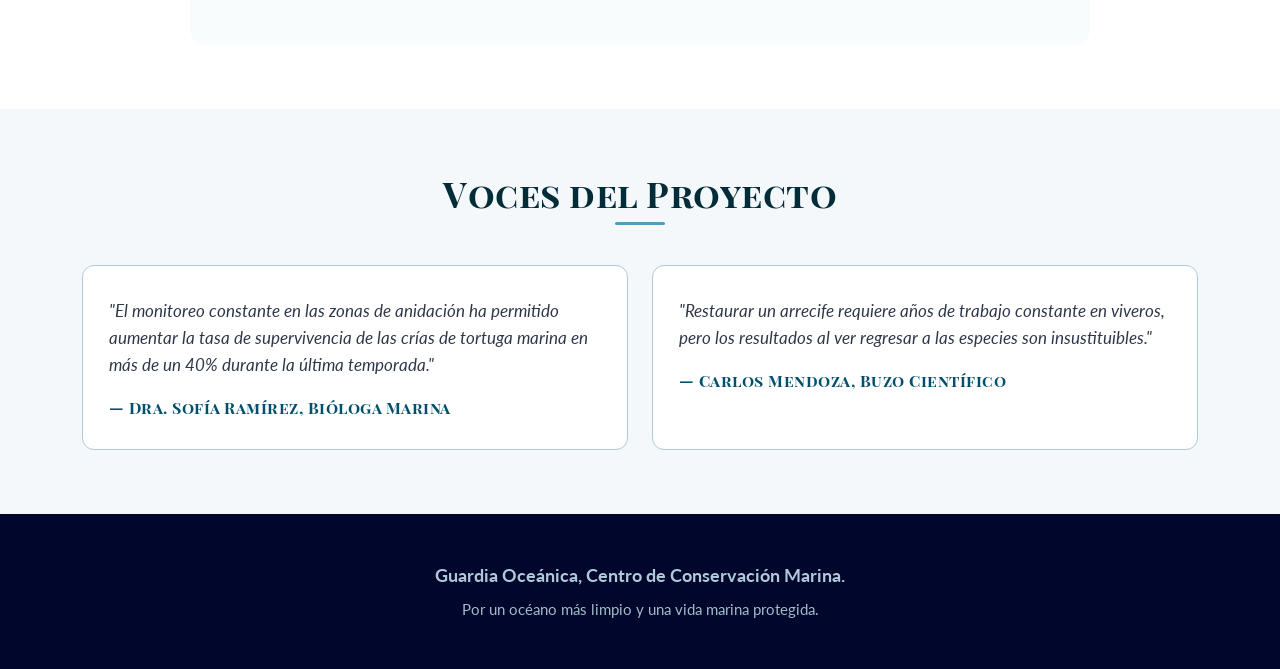
==== commit 87a7c4b5: "se implemento el diseño responsivo y menú hamburguesa para telefono(375) y tablet(768) del index" ====
--- a/index.html
+++ b/index.html
@@ -1,23 +1,23 @@
-<!doctype html>
+<!DOCTYPE html>
 <html lang="es">
-  <head>
-    <title>Guardia Oceánica | Centro de Conservación Marina</title>
-    <meta charset="UTF-8">
-    <meta name="viewport" content="width=device-width, initial-scale=1">
-    <link href="css/style1.css" rel="stylesheet">
-    <link href="https://cdn.jsdelivr.net/npm/bootstrap@5.3.8/dist/css/bootstrap.min.css" rel="stylesheet">
-    <link href="https://unpkg.com/aos@2.3.1/dist/aos.css" rel="stylesheet">
-  </head>
-  <body>
-    <div class="fondo-inicio">
-        <div class="barra-navegacion">
-            <div class="contenedor-navegacion">
+    <head>
+        <title>Guardia Oceánica | Centro de Conservación Marina</title>
+        <meta charset="UTF-8">
+        <meta name="viewport" content="width=device-width, initial-scale=1.0">
+        <link href="https://cdn.jsdelivr.net/npm/bootstrap@5.3.3/dist/css/bootstrap.min.css" rel="stylesheet">
+        <link href="https://unpkg.com/aos@2.3.1/dist/aos.css" rel="stylesheet">
+        <link href="css/style1.css" rel="stylesheet">
+    </head>
+    <body>
+        
+        <header class="barra-navegacion">
+            <nav class="contenedor-navegacion">
                 <a class="nombre-sitio" href="index.html">
                     Guardia Oceánica
                 </a>
 
-                <button class="boton-abrir-menu" type="button" aria-label="Abrir menú de navegación">
-                    <span class="icono-menu-navegacion"></span>
+                <button class="boton-abrir-menu" id="btnHamburguesa" type="button" aria-label="Abrir menú de navegación">
+                    &#9776;
                 </button>
 
                 <div class="contenedor-menu-navegacion" id="menuNavegacion">
@@ -42,205 +42,219 @@
                         </li>
                     </ul>
                 </div>
+            </nav>
+        </header>
+
+        <section class="fondo-inicio">
+            <div class="titulo-2columnas">
+                <div class="titulo1">
+                    <h1>Guardia Oceánica, Centro de Conservación Marina</h1>
+                    <p>Protejamos juntos la vida marina.</p>
+                </div>
+                <div class="titulo-texto">
+                    <h2>Bienvenidos a Guardia Oceánica</h2>
+                    <p>
+                        Guardia Oceánica es un centro dedicado a la conservación de los océanos y la protección de las especies marinas. Nuestro objetivo es promover el cuidado del medio ambiente y crear conciencia sobre la importancia de mantener los ecosistemas marinos saludables.
+                    </p>
+                    <p>
+                        Los océanos son el hogar de miles de especies y ayudan a mantener el equilibrio natural del planeta. Sin embargo, la contaminación, la pesca excesiva y la pérdida de hábitats ponen en riesgo la vida marina.
+                    </p>
+                </div>
             </div>
-        </div>
-
-        <div class="titulo-2columnas">
-            <div class="titulo1">
-                <h1>Guardia oceánica, Centro de Conservación Marina</h1>
-                <p>Protejamos juntos la vida marina.</p>
-            </div>
-            <div class="titulo-texto">
-                <h2>Bienvenidos a Guardia oceánica</h2>
-                <p>
-                    Guardia oceánica es un centro dedicado a la conservación de los océanos y la protección de las especies marinas. Nuestro objetivo es promover el cuidado del medio ambiente y crear conciencia sobre la importancia de mantener los ecosistemas marinos saludables.
-                </p>
-                <p>
-                    Los océanos son el hogar de miles de especies y ayudan a mantener el equilibrio natural del planeta. Sin embargo, la contaminación, la pesca excesiva y la pérdida de hábitats ponen en riesgo la vida marina.
-                </p>
-            </div>
-        </div>
-    </div>
-    
-    <div class="contenido-principal">
-        <div class="seccion-impacto">
-            <div class="container">
-                <h2 class="titulo-impacto">Nuestro Impacto en Cifras</h2>
-                <div class="row">
-                    <div class="col-12 col-md-6 col-lg-4">
-                        <div class="tarjeta-cifra">
-                            <h3 class="numero-cifra">+150</h3>
-                            <p class="texto-cifra">
-                                Especies marinas catalogadas y monitoreadas bajo supervisión científica constante.
-                            </p>
-                        </div>
-                    </div>
-                    <div class="col-12 col-md-6 col-lg-4">
-                        <div class="tarjeta-cifra">
-                            <h3 class="numero-cifra">12,500 m²</h3>
-                            <p class="texto-cifra">
-                                De arrecifes de coral restaurados mediante viveros subacuáticos especiales.
-                            </p>
-                        </div>
-                    </div>
-                    <div class="col-12 col-md-6 col-lg-4">
-                        <div class="tarjeta-cifra">
-                            <h3 class="numero-cifra">48 Toneladas</h3>
-                            <p class="texto-cifra">
-                                De plástico y redes fantasma extraídas de playas y zonas de anidación.
-                            </p>
-                        </div>
-                    </div>
-                </div>
-            </div>
-        </div>
-
-        <div class="sec-queh" data-aos="fade-right">
-            <div class="qhacemos">
-                <h2>¿Qué hacemos?</h2>
-                <p>
-                    Trabajamos para fomentar la protección de los animales marinos, reducir la contaminación de las playas y promover acciones que ayuden a conservar los ecosistemas acuáticos.
-                </p>
-                <p>
-                    También buscamos informar a las personas sobre los problemas que afectan a los océanos y enseñar cómo pueden contribuir a su cuidado mediante acciones responsables.
-                </p>
-            </div>
-        </div>
-
-        <div class="sec-especies">
-            <div class="cont-especies">
-                <h2 class="titulo-especies py-5">Especies marinas</h2>
-                <p class="p-especies">
-                    Conoce algunas de las especies clave que protegemos y monitoreamos en nuestras costas.
-                </p>
-
-                <div class="row g-4 py-5">
-                    <div class="col-12 col-md-6 col-lg-3">
-                        <div class="tarjeta-especie">
-                            <h3 class="tit-especie">Tortugas marinas</h3>
-                            <p>
-                                Las tortugas marinas son reptiles que viven en los océanos.<br>Algunas especies se encuentran amenazadas por la contaminación, la pesca accidental y la destrucción de sus zonas de anidación.
-                            </p>
-                        </div>
-                    </div>
-                    
-                    <div class="col-12 col-md-6 col-lg-3">
-                        <div class="tarjeta-especie">
-                            <h3 class="tit-especie">Delfines</h3>
-                            <p>
-                                Mamíferos marinos conocidos por su inteligencia y comportamiento social. La contaminación y las actividades humanas afectan su hábitat.
-                            </p>
-                        </div>
-                    </div>
-
-                    <div class="col-12 col-md-6 col-lg-3">
-                        <div class="tarjeta-especie">
-                            <h3 class="tit-especie">Corales</h3>
-                            <p>
-                                Forman arrecifes que sirven de refugio y alimento para miles de especies. El calentamiento global representa una grave amenaza para ellos.
-                            </p>
-                        </div>
-                    </div>
-
-                    <div class="col-12 col-md-6 col-lg-3">
-                        <div class="tarjeta-especie">
-                            <h3 class="tit-especie">Ballenas</h3>
-                            <p>
-                                Gigantes marinos fundamentales para el equilibrio oceánico. Enfrentan riesgos por colisiones con embarcaciones y ruido submarino.
-                            </p>
-                        </div>
-                    </div>
-                </div>
-            </div>
-        </div>
-
-        <div class="sec-proyectos">
-            <div class="capa-oscura-proyectos">
-                <div class="cont-proyectos py-5">
+        </section>
+        
+        <main class="contenido-principal">
+            
+            <section class="seccion-impacto">
+                <div class="container">
+                    <h2 class="titulo-impacto">Nuestro Impacto en Cifras</h2>
+                    <div class="row g-4">
+                        <div class="col-12 col-md-6 col-lg-4">
+                            <div class="tarjeta-cifra">
+                                <h3 class="numero-cifra">+150</h3>
+                                <p class="texto-cifra">
+                                    Especies marinas catalogadas y monitoreadas bajo supervisión científica constante.
+                                </p>
+                            </div>
+                        </div>
+                        <div class="col-12 col-md-6 col-lg-4">
+                            <div class="tarjeta-cifra">
+                                <h3 class="numero-cifra">12,500 m²</h3>
+                                <p class="texto-cifra">
+                                    De arrecifes de coral restaurados mediante viveros subacuáticos especiales.
+                                </p>
+                            </div>
+                        </div>
+                        <div class="col-12 col-md-6 col-lg-4">
+                            <div class="tarjeta-cifra">
+                                <h3 class="numero-cifra">48 Toneladas</h3>
+                                <p class="texto-cifra">
+                                    De plástico y redes fantasma extraídas de playas y zonas de anidación.
+                                </p>
+                            </div>
+                        </div>
+                    </div>
+                </div>
+            </section>
+
+            <section class="sec-queh" data-aos="fade-right">
+                <div class="qhacemos">
+                    <h2>¿Qué hacemos?</h2>
+                    <p>
+                        Trabajamos para fomentar la protección de los animales marinos, reducir la contaminación de las playas y promover acciones que ayuden a conservar los ecosistemas acuáticos.
+                    </p>
+                    <p>
+                        También buscamos informar a las personas sobre los problemas que afectan a los océanos y enseñar cómo pueden contribuir a su cuidado mediante acciones responsables.
+                    </p>
+                </div>
+            </section>
+
+            <section class="sec-especies">
+                <div class="cont-especies container-fluid">
+                    <div class="container">
+                        <h2 class="titulo-especies py-3">Especies marinas</h2>
+                        <p class="p-especies">
+                            Conoce algunas de las especies clave que protegemos y monitoreamos en nuestras costas.
+                        </p>
+
+                        <div class="row g-4 py-3">
+                            <div class="col-12 col-md-6 col-lg-3">
+                                <article class="tarjeta-especie">
+                                    <h3 class="tit-especie">Tortugas marinas</h3>
+                                    <p>
+                                        Las tortugas marinas son reptiles que viven en los océanos. Algunas especies se encuentran amenazadas por la contaminación y la destrucción de zonas de anidación.
+                                    </p>
+                                </article>
+                            </div>
+                            
+                            <div class="col-12 col-md-6 col-lg-3">
+                                <article class="tarjeta-especie">
+                                    <h3 class="tit-especie">Delfines</h3>
+                                    <p>
+                                        Mamíferos marinos conocidos por su inteligencia y comportamiento social. La contaminación y las actividades humanas afectan su hábitat natural.
+                                    </p>
+                                </article>
+                            </div>
+
+                            <div class="col-12 col-md-6 col-lg-3">
+                                <article class="tarjeta-especie">
+                                    <h3 class="tit-especie">Corales</h3>
+                                    <p>
+                                        Forman arrecifes que sirven de refugio y alimento para miles de especies. El calentamiento global representa una grave amenaza para ellos.
+                                    </p>
+                                </article>
+                            </div>
+
+                            <div class="col-12 col-md-6 col-lg-3">
+                                <article class="tarjeta-especie">
+                                    <h3 class="tit-especie">Ballenas</h3>
+                                    <p>
+                                        Gigantes marinos fundamentales para el equilibrio oceánico. Enfrentan riesgos por colisiones con embarcaciones y ruido submarino.
+                                    </p>
+                                </article>
+                            </div>
+                        </div>
+                    </div>
+                </div>
+            </section>
+
+            <section class="sec-proyectos">
+                <div class="container py-4">
                     <h2 class="titulo-proyectos">Nuestros proyectos</h2>
                     
                     <div class="row g-4 mt-2">
-                        <div class="col-12 col-md-4">
-                            <div class="tarjeta-proyecto">
+                        <div class="col-12 col-md-6 col-lg-4">
+                            <article class="tarjeta-proyecto">
                                 <h3>Limpieza de playas</h3>
                                 <p>
-                                Promovemos jornadas de limpieza para retirar residuos que pueden llegar al mar y poner en peligro a los animales.
-                                </p>
-                            </div>
-                        </div>
-
-                        <div class="col-12 col-md-4">
-                            <div class="tarjeta-proyecto">
+                                    Promovemos jornadas de limpieza para retirar residuos que pueden llegar al mar y poner en peligro a los animales.
+                                </p>
+                            </article>
+                        </div>
+
+                        <div class="col-12 col-md-6 col-lg-4">
+                            <article class="tarjeta-proyecto">
                                 <h3>Conservación de arrecifes</h3>
                                 <p>
-                                Impulsamos la importancia de proteger los arrecifes de coral, ya que proporcionan alimento y refugio a muchas especies.
-                                </p>
-                            </div>
-                        </div>
-
-                        <div class="col-12 col-md-4">
-                            <div class="tarjeta-proyecto">
+                                    Impulsamos la importancia de proteger los arrecifes de coral, ya que proporcionan alimento y refugio a muchas especies.
+                                </p>
+                            </article>
+                        </div>
+
+                        <div class="col-12 col-md-6 col-lg-4">
+                            <article class="tarjeta-proyecto">
                                 <h3>Educación ambiental</h3>
                                 <p>
-                                Compartimos información sobre el cuidado de los océanos y fomentamos hábitos que ayuden a reducir la contaminación.
-                                </p>
-                            </div>
-                        </div>
-                    </div>
-                </div>
-            </div>
-        </div>
-
-        <div class="sec-ayudar" data-aos="zoom-in">
-            <h2 class="titulo-ayudar">¿Cómo puedes ayudar?</h2>
-            <div class="contenido-ayudar">
-                <p>
-                    Todas las personas pueden contribuir a la conservación marina mediante pequeñas acciones, como reducir el uso de plásticos, separar los residuos, evitar dejar basura en las playas y respetar a los animales y sus hábitats.
+                                    Compartimos información sobre el cuidado de los océanos y fomentamos hábitos que ayuden a reducir la contaminación.
+                                </p>
+                            </article>
+                        </div>
+                    </div>
+                </div>
+            </section>
+
+            <section class="sec-ayudar" data-aos="zoom-in">
+                <h2 class="titulo-ayudar">¿Cómo puedes ayudar?</h2>
+                <div class="contenido-ayudar">
+                    <p>
+                        Todas las personas pueden contribuir a la conservación marina mediante pequeñas acciones, como reducir el uso de plásticos, separar los residuos, evitar dejar basura en las playas y respetar a los animales y sus hábitats.
+                    </p>
+                    <p>
+                        En Guardia Oceánica creemos que la información y la participación de la sociedad son importantes para construir un futuro en el que la vida marina esté protegida.
+                    </p>
+                </div>
+            </section>
+
+            <section class="sec-testimonios">
+                <div class="container">
+                    <h2 class="titulo-testimonios">Voces del Proyecto</h2>
+                    <div class="row g-4">
+                        <div class="col-12 col-md-6">
+                            <article class="tarjeta-testimonio">
+                                <p class="texto-testimonio">
+                                    "El monitoreo constante en las zonas de anidación ha permitido aumentar la tasa de supervivencia de las crías de tortuga marina en más de un 40% durante la última temporada."
+                                </p>
+                                <h3 class="autor-testimonio">— Dra. Sofía Ramírez, Bióloga Marina</h3>
+                            </article>
+                        </div>
+                        <div class="col-12 col-md-6">
+                            <article class="tarjeta-testimonio">
+                                <p class="texto-testimonio">
+                                    "Restaurar un arrecife requiere años de trabajo constante en viveros, pero los resultados al ver regresar a las especies son insustituibles."
+                                </p>
+                                <h3 class="autor-testimonio">— Carlos Mendoza, Buzo Científico</h3>
+                            </article>
+                        </div>
+                    </div>
+                </div>
+            </section>
+
+        </main>
+
+        <footer class="pie-pag">
+            <div class="con-pie">
+                <p class="tex1">
+                    Guardia Oceánica, Centro de Conservación Marina.
                 </p>
-                <p>
-                    En Guardia Oceánica creemos que la información y la participación de la sociedad son importantes para construir un futuro en el que la vida marina esté protegida.
+                <p class="tex2">
+                    Por un océano más limpio y una vida marina protegida.
                 </p>
             </div>
-        </div>
-
-        <div class="sec-testimonios">
-            <div class="container">
-                <h2 class="titulo-testimonios">Voces del Proyecto</h2>
-                <div class="row">
-                    <div class="col-12 col-md-6">
-                        <div class="tarjeta-testimonio">
-                            <p class="texto-testimonio">
-                                "El monitoreo constante en las zonas de anidación ha permitido aumentar la tasa de supervivencia de las crías de tortuga marina en más de un 40% durante la última temporada."
-                            </p>
-                            <h4 class="autor-testimonio">— Dra. Sofía Ramírez, Bióloga Marina</h4>
-                        </div>
-                    </div>
-                    <div class="col-12 col-md-6">
-                        <div class="tarjeta-testimonio">
-                            <p class="texto-testimonio">
-                                "Restaurar un arrecife requiere años de trabajo constante en viveros, pero los resultados al ver regresar a las especies son insustituibles."
-                            </p>
-                            <h4 class="autor-testimonio">— Carlos Mendoza, Buzo Científico</h4>
-                        </div>
-                    </div>
-                </div>
-            </div>
-        </div>
-    </div>
-
-    <div class="pie-pag">
-        <div class="con-pie">
-            <p class="tex1">
-                Guardia oceánica, Centro de Conservación Marina.
-            </p>
-            <p class="tex2">
-                Por un océano más limpio y una vida marina protegida.
-            </p>
-        </div>
-    </div>
-    <script src="https://unpkg.com/aos@2.3.1/dist/aos.js"></script>
-    <script>
-    AOS.init();
-    </script>
-  </body>
+        </footer>
+
+        <script src="https://cdn.jsdelivr.net/npm/bootstrap@5.3.3/dist/js/bootstrap.bundle.min.js"></script>
+        <script src="https://unpkg.com/aos@2.3.1/dist/aos.js"></script>
+        <script>
+            AOS.init();
+
+            const btnHamburguesa = document.getElementById("btnHamburguesa");
+            const menuNavegacion = document.getElementById("menuNavegacion");
+
+            if (btnHamburguesa && menuNavegacion) {
+                btnHamburguesa.addEventListener("click", function () {
+                    menuNavegacion.classList.toggle("activo");
+                });
+            }
+        </script>
+    </body>
 </html>
--- a/css/style1.css
+++ b/css/style1.css
@@ -1,49 +1,64 @@
 @import url('https://fonts.googleapis.com/css2?family=Lato:ital,wght@0,100;0,300;0,400;0,700;0,900;1,100;1,300;1,400;1,700;1,900&family=Playfair+Display+SC:ital,wght@0,400;0,700;0,900;1,400;1,700;1,900&display=swap');
 
 :root {
-    --azul-abisal:   #022C38;
-    --azul-oceano:   #00506C;
-    --azul-cian:     #4E9DBE;
-    --azul-hielo:    #AFC9D9;
-    --gris-azulado:  #A2BCC6;
-    --blanco:        #FFFFFF;
-    --fondo-pagina:  #F4F8FA;
+    --azul-abisal:       #022C38;
+    --azul-oceano:       #00506C;
+    --azul-cian:         #4E9DBE;
+    --azul-hielo:        #AFC9D9;
+    --gris-azulado:      #A2BCC6;
+    --blanco:            #FFFFFF;
+    --fondo-pagina:      #F4F8FA;
     --fondo-pagina-oscu: #01062C;
-    --texto-oscuro:  #0C1B24;
-    --fuente-titulos: 'Playfair Display SC', serif;
-    --fuente-principal: 'Lato', sans-serif;
+    --texto-oscuro:      #0C1B24;
+    --fuente-titulos:    'Playfair Display SC', serif;
+    --fuente-principal:  'Lato', sans-serif;
 }
 
 * {
     box-sizing: border-box;
 }
 
+img {
+    max-width: 100%;
+    height: auto;
+    object-fit: cover;
+}
+
 body {
-    background-color: #01062c;
+    background-color: var(--fondo-pagina-oscu);
     color: #caf0f8;
     margin: 0;
     padding: 0;
-}
-
-.fondo-inicio {
-    background-image: linear-gradient(#060711aa, #070b3eaa), url("../img/oceano.webp");
-    background-size: cover;
-    background-position: center;
-    background-repeat: no-repeat;
-    height: 770px;
-    display: flex;
-    align-items: center;
-    color: #ffffff;
-}
-
-.fondo-inicio .barra-navegacion {
-    background-color: #010b22;
-}
-
-.fondo-inicio .titulo-inicio {
-    background: transparent;
-    color: #ffffff;
-    padding: 100px 20px;
+    font-family: var(--fuente-principal);
+    overflow-x: hidden;
+}
+
+h1, h2, h3, h4, h5, h6 {
+    font-family: var(--fuente-titulos);
+    letter-spacing: 0.5px;
+}
+
+h1 {
+    font-size: clamp(1.6rem, 4vw, 2.8rem);
+    line-height: 1.2;
+}
+
+h2 {
+    font-size: clamp(1.3rem, 3.2vw, 2.2rem);
+}
+
+h3 {
+    font-size: clamp(1.1rem, 2.5vw, 1.35rem);
+}
+
+h4 {
+    font-size: clamp(1rem, 2.2vw, 1.2rem);
+}
+
+p {
+    font-family: var(--fuente-principal);
+    font-size: clamp(0.88rem, 1.8vw, 1.05rem);
+    line-height: 1.6;
 }
 
 .barra-navegacion {
@@ -52,59 +67,52 @@
     left: 0;
     right: 0;
     z-index: 1000;
+    background-color: #010b22;
     backdrop-filter: blur(10px);
-    border-bottom: var(--azul-cian);
-    box-shadow: 0 6px 10px var(--azul-oceano);
+    border-bottom: 1px solid var(--azul-cian);
+    box-shadow: 0 6px 10px rgba(0, 80, 108, 0.4);
 }
 
 .contenedor-navegacion {
-    width: 1200px;
-    margin: auto;
+    width: 100%;
+    max-width: 1200px;
+    margin: 0 auto;
     padding: 0.8rem 1rem;
     display: flex;
-    justify-content: center;
+    justify-content: space-between;
     align-items: center;
 }
 
-.contenedor-navegacion .nombre-sitio {
-    margin-right: 10rem;
-}
+
 
 .nombre-sitio {
     color: var(--azul-hielo);
-    font-size: 1.4rem;
+    font-size: clamp(1.1rem, 2vw, 1.4rem);
     font-weight: 750;
     text-decoration: none;
     letter-spacing: 0.5px;
-    display: flex;
-    align-items: center;
+    white-space: nowrap;
 }
 
 .lista-menu {
     list-style: none !important;
     display: flex;
-
-    margin: 7px;
-    padding: 5px;
-}
-
-.lista-menu .elemento-menu {
-    margin-right: 30px;
-}
-
-.lista-menu .elemento-menu:last-child {
-    margin-right: 0;
+    align-items: center;
+    gap: clamp(8px, 1.5vw, 15px);
+    margin: 0;
+    padding: 0;
 }
 
 .enlace-navegacion {
     color: var(--azul-hielo);
     text-decoration: none;
-    font-size: 1rem;
+    font-size: clamp(0.82rem, 1.2vw, 1rem);
     font-weight: 600;
-    padding: 0.5rem 1rem;
-    border-radius: 10px;
+    padding: 0.4rem 0.8rem;
+    border-radius: 8px;
     transition: all 0.3s ease;
     display: block;
+    white-space: nowrap;
 }
 
 .enlace-navegacion:hover, 
@@ -116,113 +124,111 @@
 }
 
 .boton-abrir-menu {
-    display: none !important;
-}
-
-
-
-h1, h2, h3, h4, h5, h6 {
-    font-family: var(--fuente-titulos);
-    letter-spacing: 1px;
-}
-
-p {
-    font-family: var(--fuente-principal);
-}
-
-
+    display: none;
+    background: transparent;
+    border: none;
+    color: var(--azul-hielo);
+    font-size: 1.8rem;
+    cursor: pointer;
+    padding: 0 0.5rem;
+}
+
+.fondo-inicio {
+    background-image: linear-gradient(#060711aa, #070b3eaa), url("../img/oceano.webp");
+    background-size: cover;
+    background-position: center;
+    background-repeat: no-repeat;
+    min-height: 100vh;
+    display: flex;
+    align-items: center;
+    color: var(--blanco);
+    padding-top: 90px;
+    padding-bottom: 2rem;
+}
 
 .titulo-2columnas {
     position: relative;
     z-index: 2;
     max-width: 1200px;
-    width: 90%;
+    width: 92%;
     margin: 0 auto;
     display: flex;
     justify-content: space-between;
     align-items: center;
-    padding: 2.5rem;
-    text-align: center;
-    color: var(--blanco);
-    backdrop-filter: blur(3px);
-    border-radius: 12px;
+    flex-wrap: wrap;
+    gap: clamp(1rem, 3vw, 2.5rem);
+    padding: clamp(1rem, 3vw, 2.5rem);
 }
 
 .titulo1 {
-    flex: 1;
-    text-align: left;
-    margin-right: 2rem;
+    flex: 1 1 300px;
 }
 
 .titulo1 h1 {
-    font-size: 2.8rem;
+
     color: var(--azul-hielo);
-    margin-bottom: 1rem;
+    margin-bottom: 0.8rem;
     font-weight: 700;
     text-shadow: 0 2px 8px rgba(0, 0, 0, 0.6);
 }
 
-.titulo-2columnas {
-    font-size: 1.15rem;
-    color: var(--azul-hielo);
-    margin-bottom: 1.5rem;
-    font-style: italic;
-}
+
 
 .titulo1 p {
-    font-size: 1.3rem;
+    font-size: clamp(0.95rem, 1.8vw, 1.3rem);
     color: var(--gris-azulado);
     font-style: italic;
 }
 
 .titulo-texto {
-    flex: 1;
+    flex: 1 1 300px;
     backdrop-filter: blur(8px);
-    padding: 2.5rem;
+    background: rgba(1, 11, 34, 0.55);
+    padding: clamp(1.2rem, 2.5vw, 2rem);
     border-radius: 12px;
-    text-align: left;
+    border: 1px solid rgba(78, 157, 190, 0.25);
 }
 
 .titulo-texto h2 {
-    font-size: 1.6rem;
+
     color: var(--blanco);
-    margin-bottom: 1rem;
-    display: inline-block;
-    padding-bottom: 0.3rem;
+    margin-bottom: 0.8rem;
 }
 
 .titulo-texto p {
-    font-size: 0.98rem;
+
     color: #E2F1F5;
-    margin-bottom: 1rem;
-    line-height: 1.6;
-}
-
-
-
-
-.seccion-impacto {
-    background-color: #FFFFFF;
-    padding: 4rem 1rem;
-    margin-top: 2rem;
-}
-
-.titulo-impacto {
+    margin-bottom: 0.8rem;
+}
+
+.seccion-impacto, .sec-queh, .sec-proyectos, .sec-ayudar, .sec-testimonios {
+    padding: clamp(2rem, 5vw, 4rem) 1rem;
+}
+
+.seccion-impacto { 
+    background-color: #FFFFFF; 
+}
+
+.sec-queh { 
+    background-color: #FFFFFF; 
+}
+
+.titulo-impacto, .titulo-proyectos, .titulo-ayudar, .titulo-testimonios {
     text-align: center;
     color: var(--azul-abisal);
-    font-size: 2rem;
-    font-weight: 700;
-    margin-bottom: 2.5rem;
+
+    font-weight: 700;
+    margin-bottom: clamp(1.5rem, 3.5vw, 2.5rem);
     position: relative;
 }
 
-.titulo-impacto::after {
+.titulo-impacto::after, .titulo-proyectos::after, .titulo-ayudar::after, .titulo-testimonios::after {
     content: "";
     display: block;
-    width: 60px;
+    width: 50px;
     height: 3px;
     background-color: var(--azul-cian);
-    margin: 0.5rem auto 0 auto;
+    margin: 0.4rem auto 0 auto;
     border-radius: 2px;
 }
 
@@ -230,64 +236,51 @@
     background-color: #F4F8FA;
     border: 1px solid var(--azul-hielo);
     border-top: 4px solid var(--azul-oceano);
-    padding: 2rem 1.5rem;
+    padding: clamp(1.2rem, 2.5vw, 2rem) clamp(1rem, 2vw, 1.5rem);
     border-radius: 12px;
     text-align: center;
     height: 100%;
-    box-shadow: 0 4px 15px rgba(2, 44, 56, 0.05);
-    transition: transform 0.3s ease, box-shadow 0.3s ease;
-}
-
-.tarjeta-cifra:hover {
-    border: none;
-    transform: translateY(-5px);
-    box-shadow: 0 8px 25px #25586a;
-    background-color: #c9e2f2;
-}
+}
+
 
 .numero-cifra {
-    font-size: 2.5rem;
+    font-size: clamp(1.8rem, 3.5vw, 2.5rem);
     font-weight: 700;
     color: var(--azul-oceano);
-    margin-bottom: 0.8rem;
+    margin-bottom: 0.5rem;
 }
 
 .texto-cifra {
-    font-size: 0.95rem;
+
     color: var(--texto-oscuro);
-    line-height: 1.5;
-}
-
-
-
-
-.sec-queh {
-    background-color: #FFFFFF;
-    padding: 3rem 1rem 4rem 1rem;
-}
+ 
+
+}
+
+
+
+
+
 
 .qhacemos {
     max-width: 1000px;
     margin: 0 auto;
     background-color: #F8FCFD;
     border-left: 5px solid var(--azul-cian);
-    padding: 2.5rem 3rem;
+    padding: clamp(1.2rem, 3vw, 2.5rem);
     border-radius: 12px;
     box-shadow: 0 6px 20px rgba(2, 44, 56, 0.05);
 }
 
 .qhacemos h2 {
-    color: var(--azul-abisal, #022C38);
-    font-size: 1.9rem;
-    font-weight: 700;
-    margin-bottom: 1.2rem;
+    color: var(--azul-abisal);
+    font-weight: 700;
+    margin-bottom: 1rem;
 }
 
 .qhacemos p {
-    color: var(--texto-oscuro, #0C1B24);
-    font-size: 1.05rem;
-    line-height: 1.7;
-    margin-bottom: 1rem;
+    color: var(--texto-oscuro);
+    margin-bottom: 0.8rem;
 }
 
 
@@ -300,103 +293,55 @@
     background-position: center;
     background-repeat: no-repeat;
     background-attachment: fixed; 
-    position: relative;
+
     padding: 0;
-    color: #FFFFFF;
+
 }
 
 .cont-especies {
-    background: rgba(1, 6, 44, 0.75);
+    background: rgba(1, 6, 44, 0.85);
     width: 100%;
-    height: 100%;
-    padding: 4rem 0;
+    padding: clamp(2.5rem, 5vw, 4rem) 1rem;
 }
 
 .titulo-especies {
     text-align: center;
     color: var(--azul-hielo) !important;
-    font-size: 2.2rem;
-    font-weight: 700;
-    margin-bottom: 0.5rem;
-}
+
+    font-weight: 700;
+}
+
+
+
 
 .p-especies {
+
+    text-align: center;
+    color: var(--gris-azulado);
+    margin-bottom: 1.5rem;
+}
+
+.tarjeta-especie {
+    border: 1px solid #012A4F;
+    background: rgba(1, 11, 34, 0.7);
     border-radius: 12px;
-    text-align: center;
-    padding: 1.8rem 1.5rem;
+    padding: clamp(1.2rem, 2.5vw, 2rem) clamp(1rem, 2vw, 1.5rem);
     height: 100%;
-    box-shadow: 0 4px 20px #000208;
-}
-
-.tarjeta-especie:hover {
-    transform: translateY(-5px);
-    border-color: var(--azul-cian);
-}
+}
+
+
+
 
 .tarjeta-especie h3 {
     color: var(--azul-cian) !important;
-    font-size: 1.35rem;
-    font-weight: 700;
-    margin-bottom: 0.8rem;
+    font-weight: 700;
+    margin-bottom: 0.6rem;
+    border-bottom: 2px solid rgba(78, 157, 190, 0.3);
     padding-bottom: 0.4rem;
-    text-decoration: overline;
 }
 
 .tarjeta-especie p {
     color: #E2F1F5 !important;
-    font-size: 0.95rem;
-    line-height: 1.6;
-    margin: 0;
-}
-
-
-
-
-
-.seccion-especies {
-    background-image: url('../img/fondo-oceano.jpg');
-    background-size: cover;
-    background-position: center;
-    background-repeat: no-repeat;
-    background-attachment: fixed;
-    position: relative;
-    color: #FFFFFF;
-}
-
-.capa-oscura-especies {
-    background: #010b22;
-    width: 100%;
-    height: 100%;
-    padding: 4rem 0;
-}
-
-.tarjeta-especie {
-    border: 1px solid #012A4F;
-    border-radius: 12px;
-    padding: 2rem 1.5rem;
-    height: 100%;
-    box-shadow: 0 8px 25px rgba(0, 0, 0, 0.3);
-    transition: transform 0.3s ease, border-color 0.3s ease;
-}
-
-.tarjeta-especie:hover {
-    transform: translateY(-5px);
-    border-color: var(--azul-cian);
-}
-
-.tarjeta-especie h3 {
-    color: var(--azul-cian);
-    font-size: 1.35rem;
-    font-weight: 600;
-    margin-bottom: 0.8rem;
-    border-bottom: 2px solid #4099c35a;
-    padding-bottom: 0.4rem;
-}
-
-.tarjeta-especie p {
-    color: #E2F1F5;
-    font-size: 0.95rem;
-    line-height: 1.6;
     margin: 0;
 }
 
@@ -406,53 +351,27 @@
 
 .sec-proyectos {
     background-color: #FFFFFF !important;
-    padding: 4rem 1rem;
-}
-
-.titulo-proyectos {
-    text-align: center;
-    color: var(--azul-abisal, #022C38);
-    font-size: 2.2rem;
-    font-weight: 700;
-    margin-bottom: 2.5rem;
-    position: relative;
-}
-
-.titulo-proyectos::after {
-    content: "";
-    display: block;
-    width: 60px;
-    height: 3px;
-    background-color: var(--azul-cian, #4E9DBE);
-    margin: 0.5rem auto 0 auto;
-    border-radius: 2px;
+
 }
 
 .tarjeta-proyecto {
     color: #A2BCC6;
     background-color: #012A4F;
-    padding: 2rem 1.5rem;
+    padding: clamp(1.2rem, 2.5vw, 2rem) clamp(1rem, 2vw, 1.5rem);
     border-radius: 12px;
     height: 100%;
-    transition: transform 0.3s ease, box-shadow 0.3s ease;
-}
-
-.tarjeta-proyecto:hover {
-    transform: translateY(-15px);
-    box-shadow: 0 8px 25px black;
-}   
+}
 
 .tarjeta-proyecto h3 {
     color: var(--azul-cian);
-    font-size: 1.35rem;
+
     font-weight: 600;
-    margin-bottom: 0.8rem;
+    margin-bottom: 0.6rem;
 }
 
 .tarjeta-proyecto p {
     color: var(--fondo-pagina);
-    font-size: 0.95rem;
-    line-height: 1.6;
+
     margin: 0;
 }
 
@@ -462,44 +381,29 @@
 
 .sec-ayudar {
     background-color: #FFFFFF;
-    padding: 4rem 1rem;
+
     border-top: 1px solid #E2E8F0;
 }
 
-.titulo-ayudar {
-    text-align: center;
-    color: var(--azul-abisal);
-    font-size: 2.2rem;
-    font-weight: 700;
-    margin-bottom: 2rem;
-    position: relative;
-}
-
-.titulo-ayudar::after {
-    content: "";
-    display: block;
-    width: 60px;
-    height: 3px;
-    background-color: var(--azul-cian);
-    margin: 0.5rem auto 0 auto;
-    border-radius: 2px;
-}
+
 
 .contenido-ayudar {
     max-width: 900px;
     margin: 0 auto;
     background-color: #F8FCFD;
-
-    padding: 2rem 2.5rem;
+    padding: clamp(1.2rem, 3vw, 2.5rem);
     border-radius: 1rem;
-    box-shadow: 0 4px 15px rgba(2, 44, 56, 0.04);
-}
+}
+
+
+
+
+
+
 
 .contenido-ayudar p {
     color: var(--texto-oscuro);
-    font-size: 1.05rem;
-    line-height: 1.7;
-    margin-bottom: 1rem;
+    margin-bottom: 0.8rem;
 }
 
 
@@ -508,65 +412,34 @@
 
 .sec-testimonios {
     background-color: #F4F8FA;
-    padding: 4rem 1rem;
-}
-
-.titulo-testimonios {
-    text-align: center;
-    color: var(--azul-abisal);
-    font-size: 2.2rem;
-    font-weight: 700;
-    margin-bottom: 2.5rem;
-    position: relative;
-}
-
-.titulo-testimonios::after {
-    content: "";
-    display: block;
-    width: 60px;
-    height: 3px;
-    background-color: var(--azul-cian);
-    margin: 0.5rem auto 0 auto;
-    border-radius: 2px;
+
 }
 
 .tarjeta-testimonio {
     background-color: #FFFFFF;
     border: 1px solid var(--azul-hielo);
-    padding: 2.2rem 2rem;
+    padding: clamp(1.2rem, 2.5vw, 2.2rem) clamp(1rem, 2vw, 2rem);
     border-radius: 12px;
     height: 100%;
-    position: relative;
-    box-shadow: 0 6px 20px rgba(2, 44, 56, 0.06);
-    transition: transform 0.3s ease;
-}
-
-.tarjeta-testimonio:hover {
-    transform: translateY(-5px);
-    border-color: var(--azul-cian);
+
+
 }
 
 .texto-testimonio {
     color: #2D3748;
-    font-size: 1rem;
+
     font-style: italic;
-    line-height: 1.6;
-    margin-bottom: 1.5rem;
-    position: relative;
-    z-index: 1;
+    margin-bottom: 1.2rem;
 }
 
 .autor-testimonio {
-    color: var(--azul-oceano, #00506C);
-    font-size: 1rem;
+    color: var(--azul-oceano);
+    font-size: clamp(0.9rem, 1.5vw, 1rem);
     font-weight: 700;
     margin: 0;
 }
 
-.autor-testimonio span {
-    color: var(--azul-cian, #4E9DBE);
-    font-weight: 500;
-}
+
 
 
 
@@ -574,18 +447,74 @@
 .pie-pag {
     background-color: var(--fondo-pagina-oscu);
     color: #FFFFFF;
-    padding: 3rem 1rem;
+    padding: clamp(2rem, 4vw, 3rem) 1rem;
+    text-align: center;
 }
 
 .tex1 {
-    font-size: 1.1rem;
+    font-size: clamp(0.95rem, 1.8vw, 1.1rem);
     font-weight: 700;
     color: var(--azul-hielo);
     margin-bottom: 0.4rem;
 }
 
 .tex2 {
-    font-size: 0.95rem;
+    font-size: clamp(0.85rem, 1.5vw, 0.95rem);
     color: var(--gris-azulado);
     margin-bottom: 0;
+}
+
+@media (max-width: 768px) {
+    .boton-abrir-menu {
+        display: block;
+    }
+
+    .contenedor-menu-navegacion {
+        display: none;
+        width: 100%;
+        background-color: #010b22;
+        padding: 1rem 0;
+        border-top: 1px solid rgba(78, 157, 190, 0.3);
+    }
+
+    .contenedor-menu-navegacion.activo {
+        display: block;
+    }
+
+    .lista-menu {
+        flex-direction: column;
+        align-items: center;
+        gap: 10px;
+        width: 100%;
+    }
+
+    .enlace-navegacion {
+        width: 100%;
+        text-align: center;
+        padding: 0.6rem 1rem;
+    }
+
+    .fondo-inicio {
+        min-height: auto;
+        padding-top: 85px;
+    }
+}
+
+@media (max-width: 375px) {
+    .contenedor-navegacion {
+        padding: 0.5rem;
+    }
+
+    .nombre-sitio {
+        font-size: 1.05rem;
+    }
+
+    .titulo-2columnas {
+        width: 100%;
+        padding: 0.5rem;
+    }
+
+    .qhacemos, .contenido-ayudar, .tarjeta-testimonio, .tarjeta-cifra, .tarjeta-especie, .tarjeta-proyecto {
+        padding: 1rem 0.8rem;
+    }
 }
